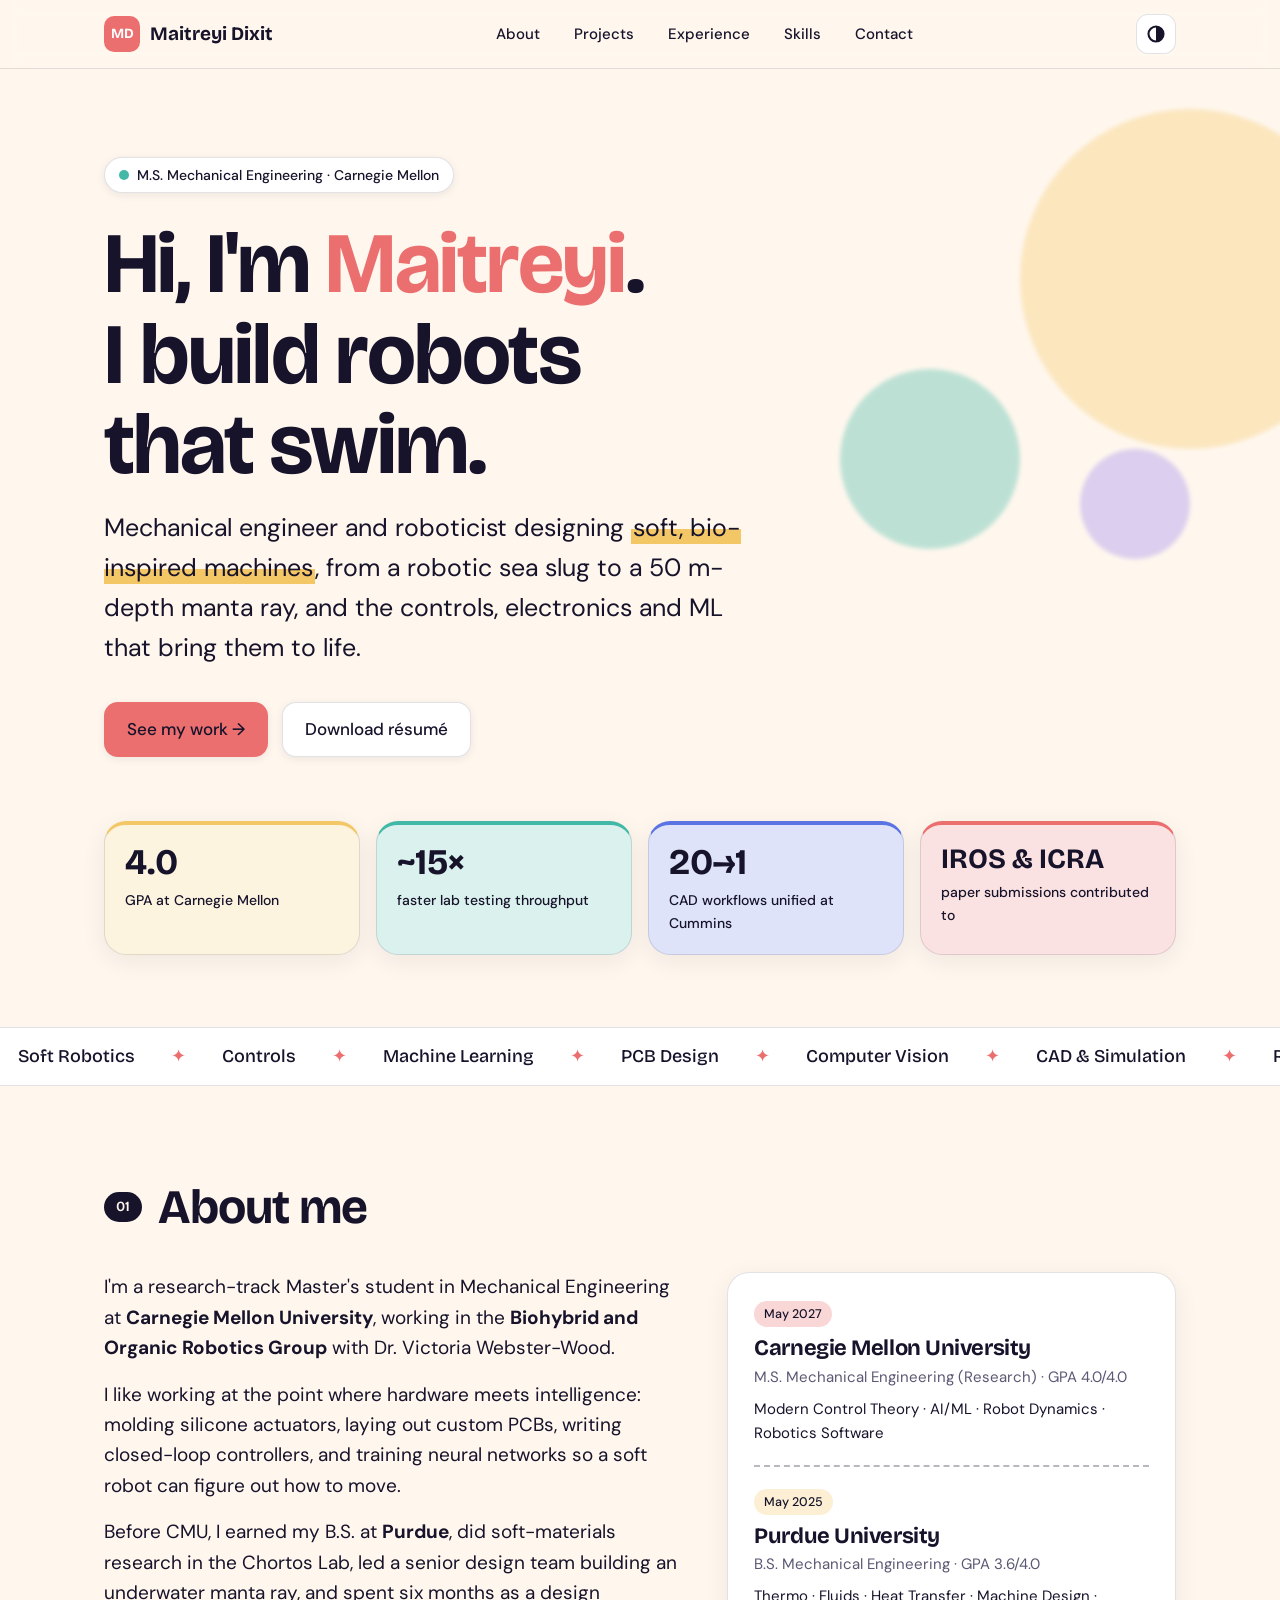
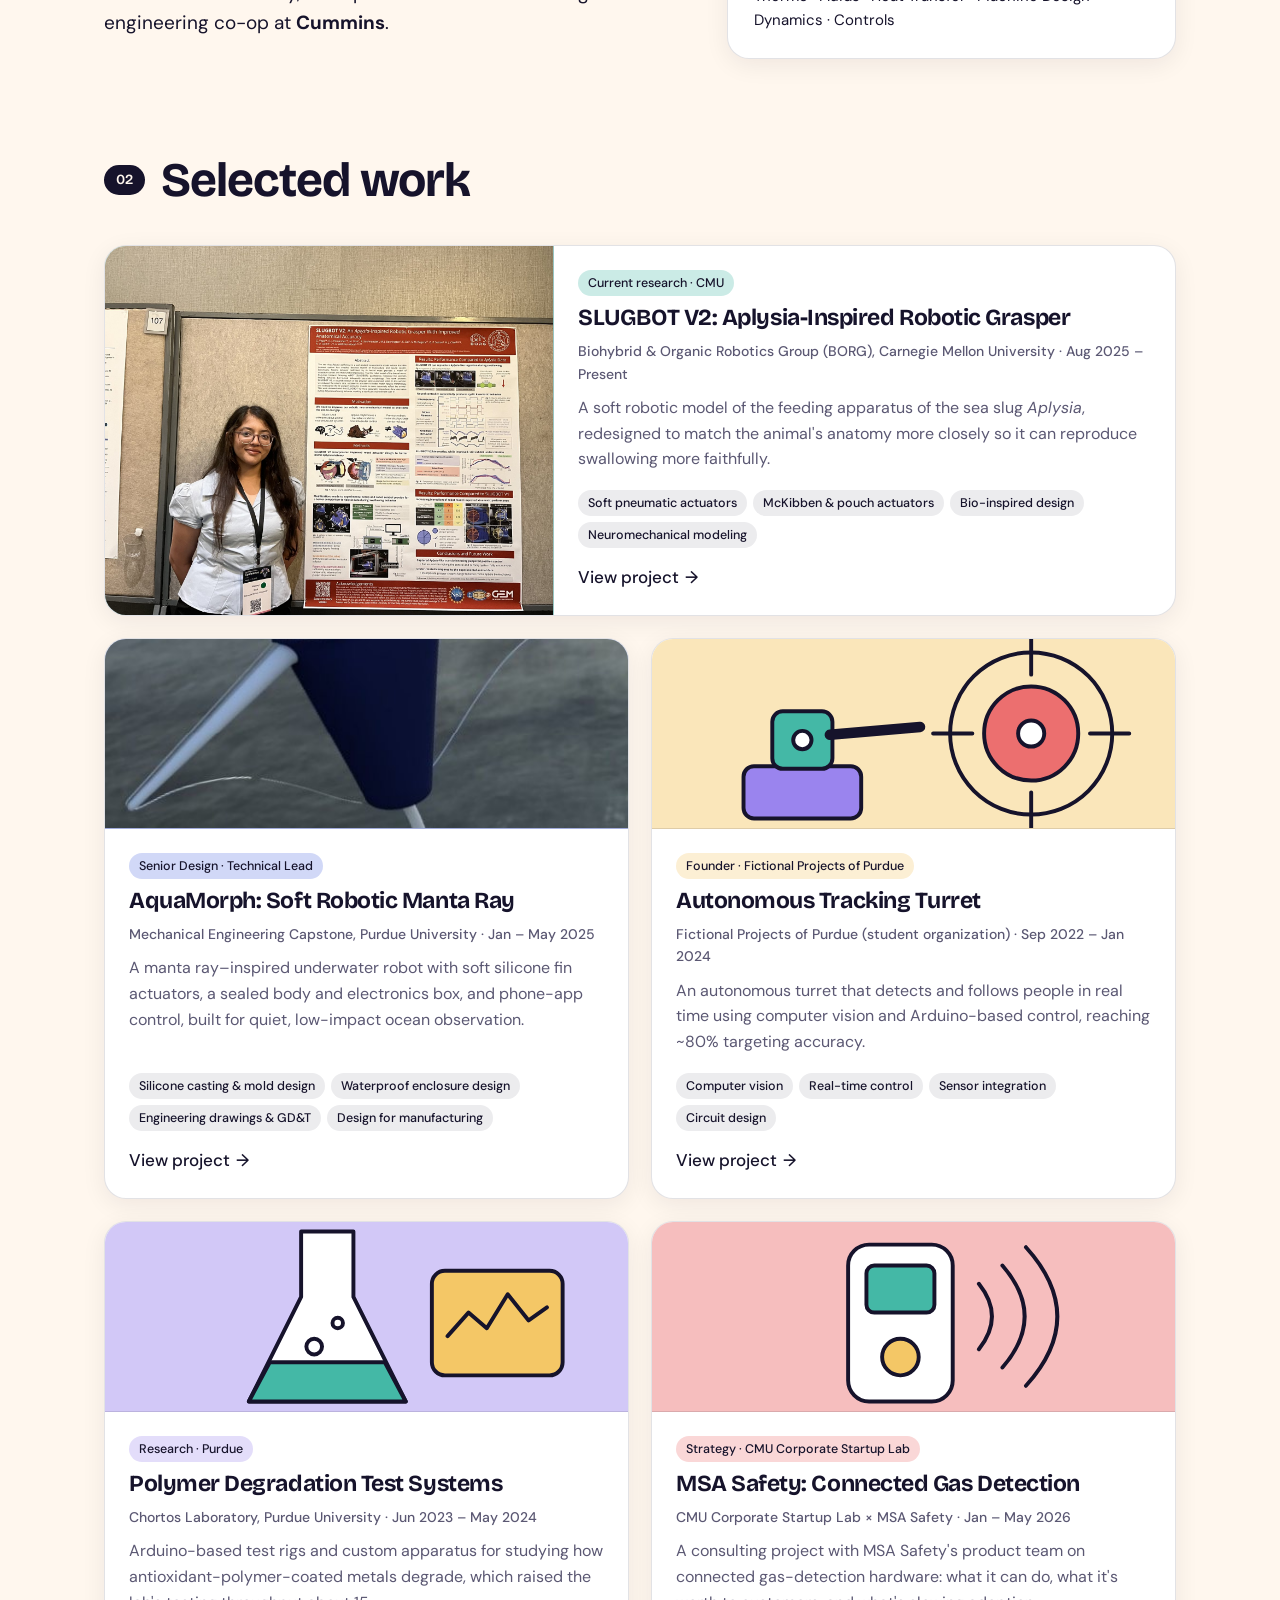
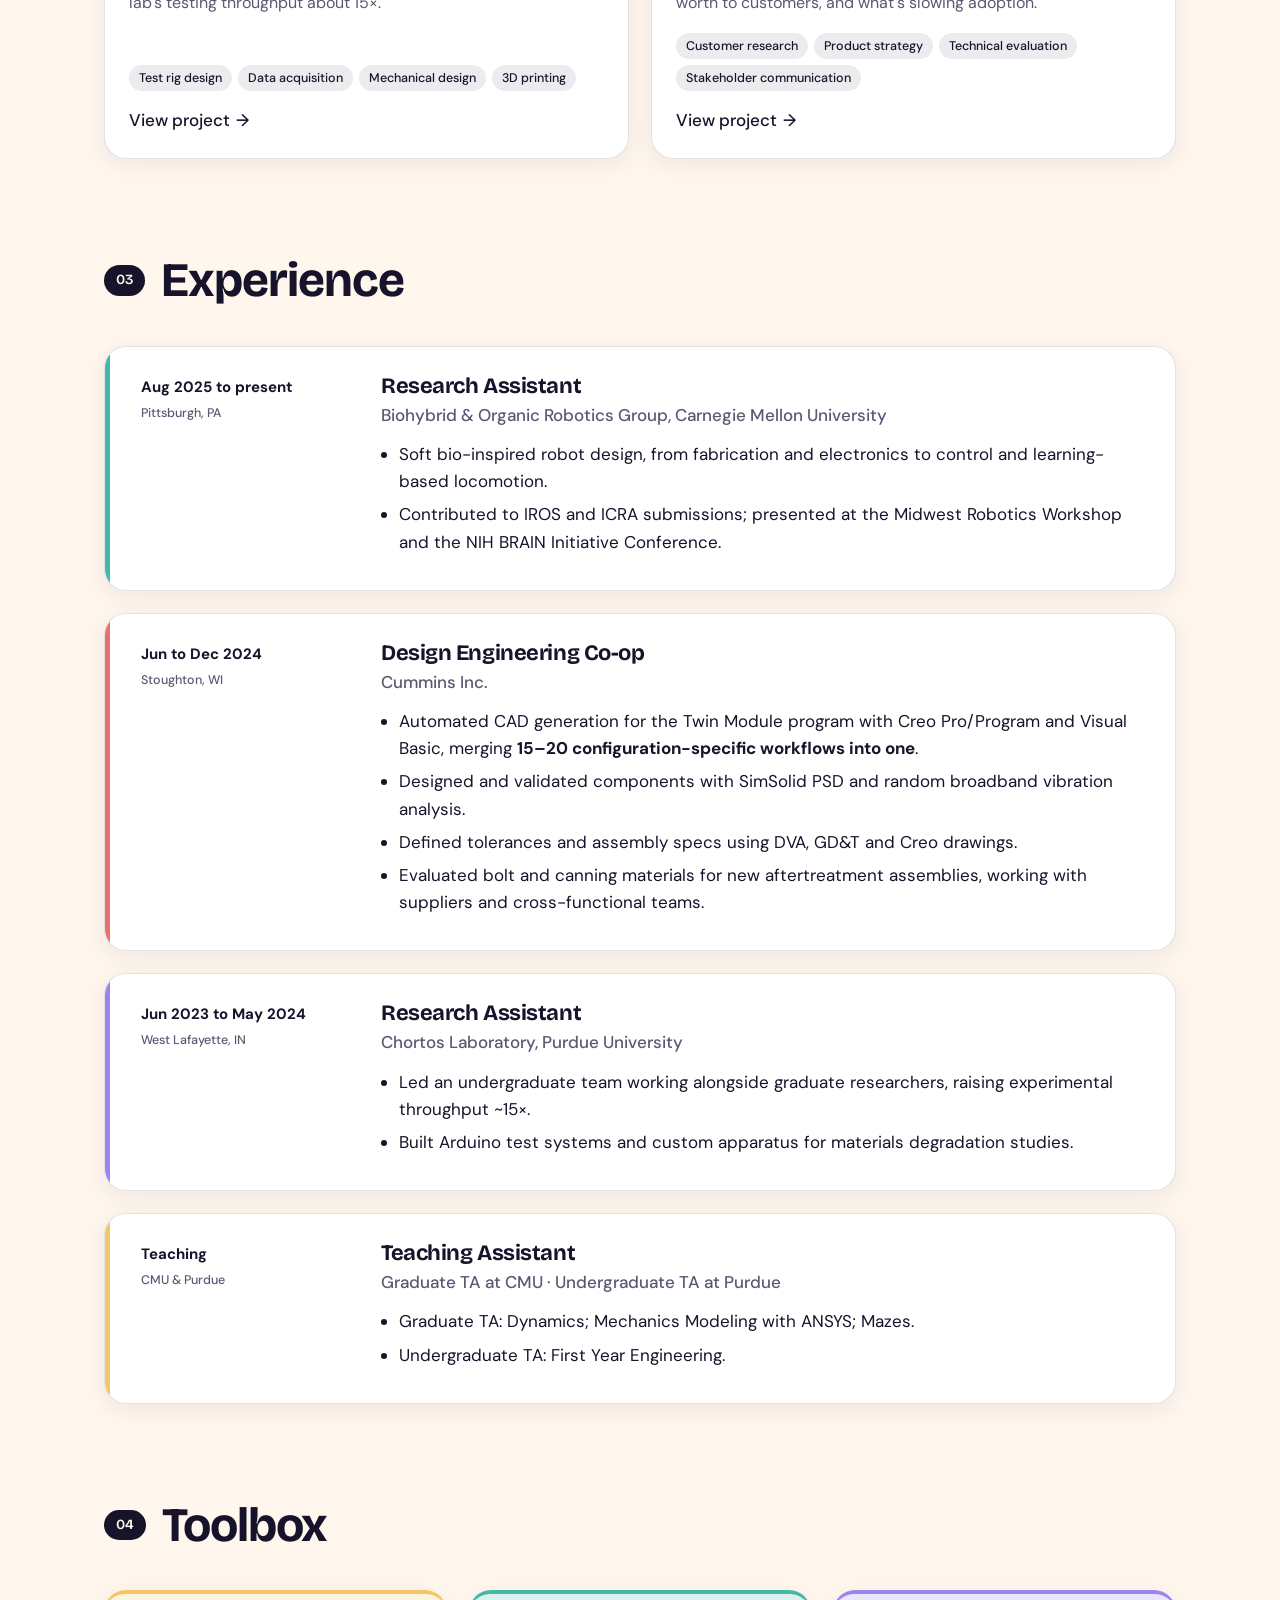
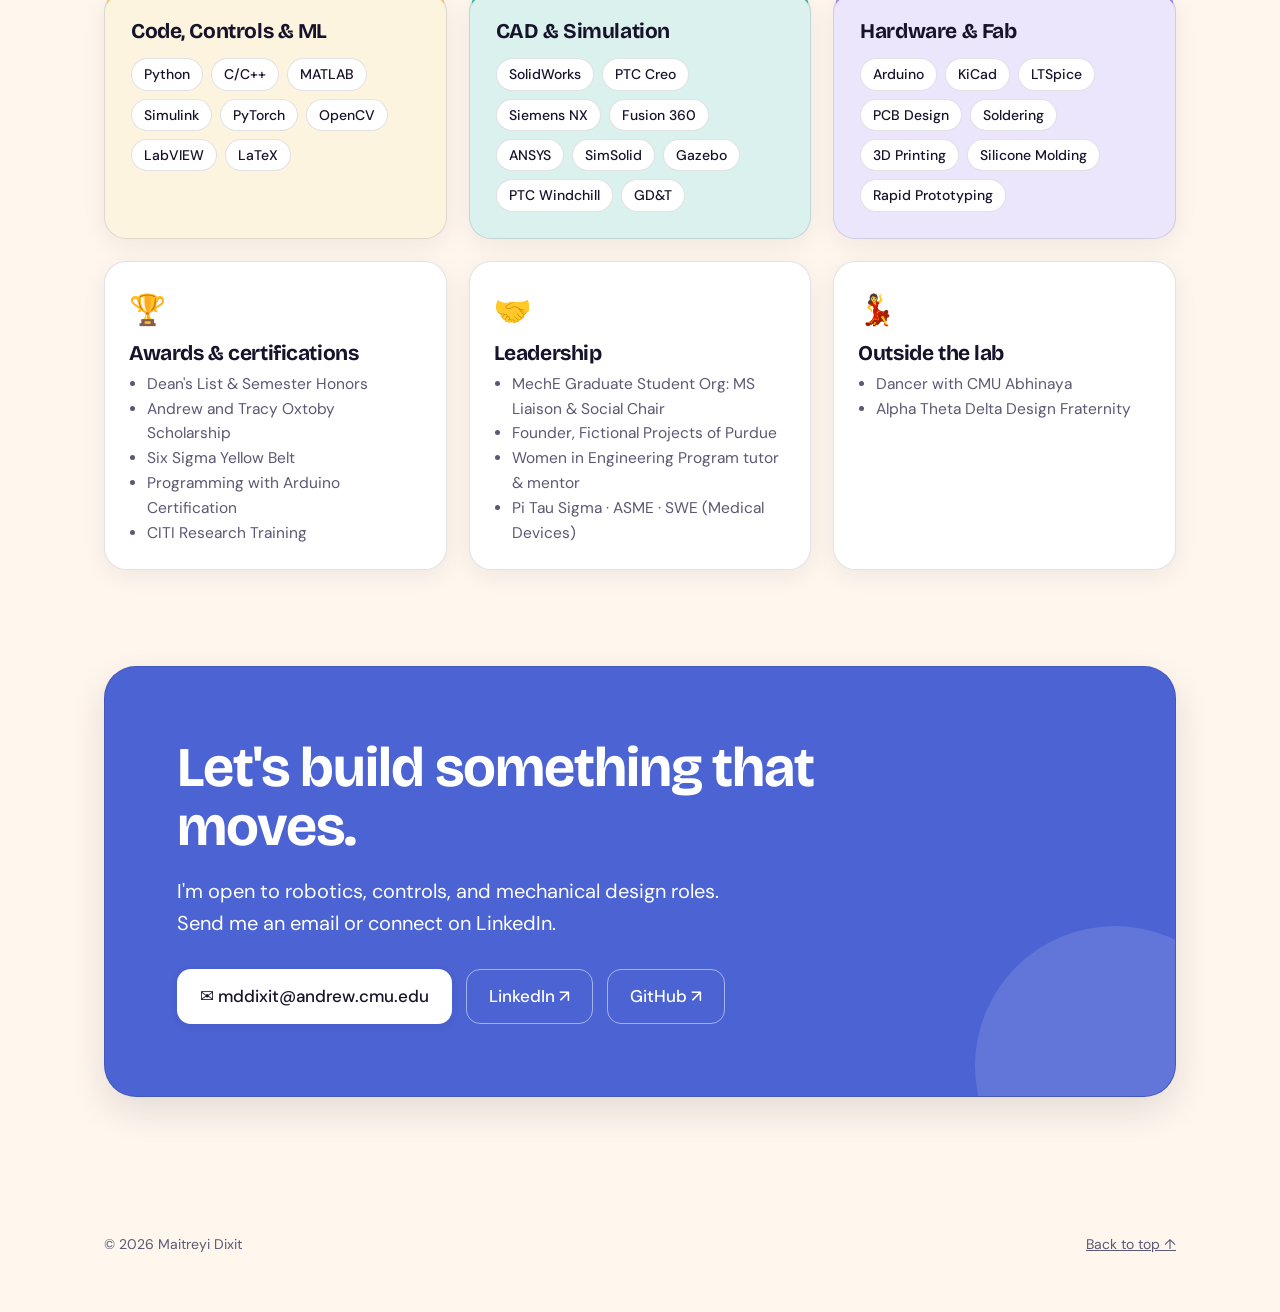
==== index_1.html @ 73879da2 "new2" ====
<!DOCTYPE html>
<html lang="en">
<head>
<meta charset="UTF-8">
<meta name="viewport" content="width=device-width, initial-scale=1">
<title>Maitreyi Dixit — Robotics & Mechanical Engineering</title>
<meta name="description" content="Maitreyi Dixit: M.S. Mechanical Engineering student at Carnegie Mellon building soft, bio-inspired robots.">
<link rel="icon" href="data:image/svg+xml,<svg xmlns='http://www.w3.org/2000/svg' viewBox='0 0 100 100'><rect width='100' height='100' rx='24' fill='%23FF4F5E'/><text x='50' y='68' font-size='52' font-family='Arial' font-weight='900' text-anchor='middle' fill='white'>MD</text></svg>">
<link rel="preconnect" href="https://fonts.googleapis.com">
<link rel="preconnect" href="https://fonts.gstatic.com" crossorigin>
<link href="https://fonts.googleapis.com/css2?family=Bricolage+Grotesque:opsz,wght@12..96,500;12..96,600;12..96,700&family=DM+Sans:ital,wght@0,400;0,500;0,700;1,400&display=swap" rel="stylesheet">
<!-- Site design (built in so the page always looks right) -->
<style>
:root {
  --bg: #FFF7EE;
  --surface: #FFFFFF;
  --ink: #16132B;
  --muted: #5B5873;
  --line: #16132B;
  --coral: #EC6F6F;
  --blue: #5B74E4;
  --sun: #F4C766;
  --teal: #44B8A6;
  --violet: #9A84EE;
  --on-accent: #16132B;
  --border: rgba(22, 19, 43, 0.12);
  --shadow: 0 6px 24px rgba(22, 19, 43, 0.07);
  --shadow-sm: 0 2px 8px rgba(22, 19, 43, 0.08);
  --shadow-lg: 0 14px 36px rgba(22, 19, 43, 0.12);
  --tint: 20%;
  --radius: 22px;
}
@media (prefers-color-scheme: dark) {
  :root:not([data-theme="light"]) {
    --bg: #15142A; --surface: #1F1D38; --ink: #F6F1EA; --muted: #B3AFCF; --line: #F6F1EA;
    --coral: #F08A8A; --blue: #8196F0; --sun: #F2CF82; --teal: #6CCBBB; --violet: #B09EF5;
    --border: rgba(255, 255, 255, 0.10);
    --shadow: 0 6px 24px rgba(0, 0, 0, 0.30); --shadow-sm: 0 2px 8px rgba(0, 0, 0, 0.3); --shadow-lg: 0 14px 36px rgba(0, 0, 0, 0.45);
    --tint: 16%;
  }
}
:root[data-theme="dark"] {
  --bg: #15142A; --surface: #1F1D38; --ink: #F6F1EA; --muted: #B3AFCF; --line: #F6F1EA;
  --coral: #F08A8A; --blue: #8196F0; --sun: #F2CF82; --teal: #6CCBBB; --violet: #B09EF5;
  --border: rgba(255, 255, 255, 0.10);
  --shadow: 0 6px 24px rgba(0, 0, 0, 0.30); --shadow-sm: 0 2px 8px rgba(0, 0, 0, 0.3); --shadow-lg: 0 14px 36px rgba(0, 0, 0, 0.45);
  --tint: 16%;
}

* { box-sizing: border-box; margin: 0; padding: 0; }
html { scroll-behavior: smooth; scroll-padding-top: 84px; }
body {
  background: var(--bg); color: var(--ink);
  font-family: "DM Sans", system-ui, sans-serif; font-size: 17px; line-height: 1.6;
  overflow-x: hidden;
}
h1, h2, h3, .display { font-family: "Bricolage Grotesque", "DM Sans", sans-serif; line-height: 1.05; letter-spacing: -0.02em; }
a { color: inherit; }
.wrap { max-width: 1120px; margin: 0 auto; padding: 0 24px; }

/* ---------- Nav ---------- */
header.nav {
  position: sticky; top: 0; z-index: 50;
  background: color-mix(in srgb, var(--bg) 88%, transparent);
  backdrop-filter: blur(10px);
  border-bottom: 1px solid var(--border);
}
.nav .wrap { display: flex; align-items: center; justify-content: space-between; height: 68px; gap: 16px; }
.logo {
  font-family: "Bricolage Grotesque", sans-serif; font-weight: 700; font-size: 19px; text-decoration: none;
  display: flex; align-items: center; gap: 10px;
}
.logo span.badge {
  display: grid; place-items: center; width: 36px; height: 36px; border-radius: 10px;
  background: var(--coral); color: #fff; font-size: 14px;
}
.nav ul { list-style: none; display: flex; gap: 6px; align-items: center; }
.nav ul a {
  text-decoration: none; font-weight: 500; padding: 8px 14px; border-radius: 999px; font-size: 15px;
}
.nav ul a:hover { background: var(--sun); color: var(--on-accent); }
.theme-btn, .menu-btn {
  border: 1px solid var(--border); background: var(--surface); color: var(--ink);
  width: 40px; height: 40px; border-radius: 12px; cursor: pointer; font-size: 18px;
  display: grid; place-items: center;
}
.menu-btn { display: none; }
.theme-btn svg { display: block; }
@media (max-width: 820px) {
  .menu-btn { display: grid; }
  .nav ul {
    position: absolute; top: 68px; left: 0; right: 0; flex-direction: column; align-items: stretch;
    background: var(--bg); border-bottom: 1px solid var(--border); padding: 12px 16px 18px; gap: 4px;
    display: none;
  }
  .nav ul.open { display: flex; }
  .nav ul a { display: block; font-size: 18px; }
}

/* ---------- Hero ---------- */
.hero { position: relative; padding: 88px 0 72px; overflow: hidden; }
.blob { position: absolute; border-radius: 50%; filter: blur(2px); opacity: .35; z-index: 0; }
.blob.b1 { width: 340px; height: 340px; background: var(--sun); right: -80px; top: 40px; }
.blob.b2 { width: 180px; height: 180px; background: var(--teal); right: 260px; top: 300px; }
.blob.b3 { width: 110px; height: 110px; background: var(--violet); right: 90px; top: 380px; }
.hero .wrap { position: relative; z-index: 1; }
.eyebrow {
  display: inline-flex; align-items: center; gap: 8px; font-weight: 500;
  background: var(--surface); border: 1px solid var(--border); border-radius: 999px;
  padding: 6px 14px; font-size: 14px; box-shadow: var(--shadow-sm);
}
.eyebrow .dot { width: 10px; height: 10px; border-radius: 50%; background: var(--teal); }
.hero h1 { font-size: clamp(42px, 7.2vw, 86px); font-weight: 700; margin: 26px 0 18px; }
.hero h1 .hl { color: var(--coral); }
.hero .lede { font-size: clamp(19px, 2.4vw, 25px); max-width: 640px; color: var(--ink); }
.hero .lede mark {
  background: linear-gradient(transparent 55%, var(--sun) 55%); color: inherit; padding: 0 2px;
}
.cta { display: flex; flex-wrap: wrap; gap: 14px; margin-top: 34px; }
.btn {
  display: inline-flex; align-items: center; gap: 8px; text-decoration: none; font-weight: 500;
  padding: 13px 22px; border-radius: 14px; border: 1px solid var(--border);
  box-shadow: var(--shadow-sm); transition: transform .15s, box-shadow .15s;
}
.btn:hover { transform: translateY(-2px); box-shadow: var(--shadow); }
.btn.primary { background: var(--coral); color: #16132B; border-color: transparent; }
.btn.secondary { background: var(--surface); color: var(--ink); }

.stats { display: grid; grid-template-columns: repeat(4, 1fr); gap: 16px; margin-top: 64px; }
.stat {
  border: 1px solid var(--border); border-radius: var(--radius); padding: 20px; box-shadow: var(--shadow);
  color: var(--on-accent);
}
.stat { color: var(--ink); background: color-mix(in srgb, var(--c) var(--tint), var(--surface)); border-top: 4px solid var(--c); }
.stat:nth-child(1) { --c: var(--sun); }
.stat:nth-child(2) { --c: var(--teal); }
.stat:nth-child(3) { --c: var(--blue); }
.stat:nth-child(4) { --c: var(--coral); }
.stat b { display: block; font-family: "Bricolage Grotesque", sans-serif; font-size: 36px; font-weight: 700; line-height: 1; }
.stat b.sm { font-size: 28px; }
.stat span { font-size: 14px; font-weight: 500; display: block; margin-top: 8px; }
@media (max-width: 820px) { .stats { grid-template-columns: repeat(2, 1fr); } .blob.b2, .blob.b3 { display: none; } }

/* ---------- Marquee ---------- */
.marquee {
  background: var(--surface); color: var(--ink); border-block: 1px solid var(--border);
  overflow: hidden; white-space: nowrap; padding: 14px 0;
}
.marquee .track { display: inline-block; animation: scroll 32s linear infinite; }
.marquee span { font-family: "Bricolage Grotesque", sans-serif; font-weight: 500; font-size: 18px; margin: 0 18px; }
.marquee span.star { color: var(--coral); }
@keyframes scroll { to { transform: translateX(-50%); } }

/* ---------- Sections ---------- */
section.block { padding: 96px 0; }
.sec-head { display: flex; align-items: center; gap: 16px; margin-bottom: 40px; flex-wrap: wrap; }
.sec-head .num {
  font-family: "Bricolage Grotesque", sans-serif; font-weight: 600; font-size: 14px;
  background: var(--ink); color: var(--bg); padding: 4px 12px; border-radius: 999px;
}
.sec-head h2 { font-size: clamp(32px, 4.6vw, 48px); font-weight: 700; }

/* About */
.about-grid { display: grid; grid-template-columns: 1.3fr 1fr; gap: 40px; align-items: start; }
.about-grid p { font-size: 19px; margin-bottom: 16px; }
.edu-card {
  background: var(--surface); border: 1px solid var(--border); border-radius: var(--radius);
  box-shadow: var(--shadow); padding: 26px;
}
.edu-item + .edu-item { margin-top: 20px; padding-top: 20px; border-top: 2px dashed color-mix(in srgb, var(--ink) 30%, transparent); }
.edu-item h3 { font-size: 22px; }
.edu-item .meta { color: var(--muted); font-size: 15px; margin: 4px 0 8px; }
.pill {
  display: inline-block; font-size: 12.5px; font-weight: 500; padding: 3px 10px; border-radius: 999px;
  color: var(--ink); background: color-mix(in srgb, var(--c) 28%, var(--surface));
}
.pill.sun { --c: var(--sun); } .pill.teal { --c: var(--teal); }
.pill.coral { --c: var(--coral); } .pill.blue { --c: var(--blue); }
.pill.violet { --c: var(--violet); }
@media (max-width: 820px) { .about-grid { grid-template-columns: 1fr; } }

/* Projects */
.projects { display: grid; grid-template-columns: repeat(6, 1fr); gap: 22px; }
.card {
  background: var(--surface); border: 1px solid var(--border); border-radius: var(--radius);
  box-shadow: var(--shadow); overflow: hidden; display: flex; flex-direction: column;
  transition: transform .2s, box-shadow .2s;
}
.card:hover { transform: translateY(-4px); box-shadow: var(--shadow-lg); }
.card .art { height: 190px; position: relative; border-bottom: 1px solid var(--border); overflow: hidden; }
.card .art svg { position: absolute; inset: 0; width: 100%; height: 100%; }
.card .body { padding: 24px; display: flex; flex-direction: column; gap: 10px; flex: 1; }
.card h3 { font-size: 23px; font-weight: 700; }
.card .role { color: var(--muted); font-size: 14px; font-weight: 500; }
.card ul { padding-left: 18px; color: var(--ink); }
.card li { margin-bottom: 6px; }
.tags { display: flex; flex-wrap: wrap; gap: 6px; margin-top: auto; padding-top: 8px; }
.tag {
  font-size: 12.5px; font-weight: 500; padding: 3px 10px; border-radius: 999px;
  background: color-mix(in srgb, var(--ink) 8%, transparent);
}
.span-4 { grid-column: span 4; } .span-2 { grid-column: span 2; } .span-3 { grid-column: span 3; }
.card.feature .art { height: 100%; min-height: 260px; border-bottom: 0; border-right: 1px solid var(--border); }
.card.feature { flex-direction: row; }
.card.feature .art { flex: 0 0 42%; }
@media (max-width: 960px) {
  .projects { grid-template-columns: 1fr 1fr; }
  .span-4, .span-2, .span-3 { grid-column: span 1; }
  .card.feature { grid-column: 1 / -1; }
}
@media (max-width: 640px) {
  .projects { grid-template-columns: 1fr; }
  .card.feature { flex-direction: column; }
  .card.feature .art { flex: none; height: 200px; min-height: 0; border-right: 0; border-bottom: 1px solid var(--border); }
}

/* Timeline */
.timeline { display: grid; gap: 22px; }
.job {
  display: grid; grid-template-columns: 220px 1fr; gap: 28px;
  background: var(--surface); border: 1px solid var(--border); border-radius: var(--radius);
  box-shadow: var(--shadow); padding: 28px; position: relative; overflow: hidden;
}
.job::before { content: ""; position: absolute; left: 0; top: 0; bottom: 0; width: 5px; background: var(--c, var(--coral)); }
.job .when { font-weight: 700; font-size: 15px; padding-left: 8px; }
.job .when small { display: block; color: var(--muted); font-weight: 500; margin-top: 4px; }
.job h3 { font-size: 22px; font-weight: 700; }
.job .org { font-weight: 500; color: var(--muted); margin: 4px 0 12px; }
.job ul { padding-left: 18px; }
.job li { margin-bottom: 6px; }
@media (max-width: 720px) { .job { grid-template-columns: 1fr; gap: 10px; } }

/* Skills */
.skills { display: grid; grid-template-columns: repeat(3, 1fr); gap: 22px; }
.skill-box { border: 1px solid var(--border); border-radius: var(--radius); padding: 26px; box-shadow: var(--shadow); color: var(--ink); background: color-mix(in srgb, var(--c) var(--tint), var(--surface)); border-top: 4px solid var(--c); }
.skill-box h3 { font-size: 21px; font-weight: 700; margin-bottom: 16px; }
.skill-box .chips { display: flex; flex-wrap: wrap; gap: 8px; }
.skill-box .chips span {
  background: var(--surface); color: var(--ink); border: 1px solid var(--border);
  border-radius: 999px; padding: 4px 12px; font-size: 14px; font-weight: 500;
}
.skill-box.s1 { --c: var(--sun); }
.skill-box.s2 { --c: var(--teal); }
.skill-box.s3 { --c: var(--violet); }
@media (max-width: 900px) { .skills { grid-template-columns: 1fr; } }

/* Beyond */
.beyond { display: grid; grid-template-columns: repeat(3, 1fr); gap: 22px; margin-top: 22px; }
.mini {
  background: var(--surface); border: 1px solid var(--border); border-radius: var(--radius); padding: 24px;
  box-shadow: var(--shadow);
}
.mini .icon { font-size: 30px; margin-bottom: 8px; }
.mini h3 { font-size: 21px; margin-bottom: 8px; }
.mini p, .mini li { color: var(--muted); font-size: 15.5px; }
.mini ul { padding-left: 18px; }
@media (max-width: 900px) { .beyond { grid-template-columns: 1fr; } }

/* Contact */
.contact {
  background: #4B63D3; color: #fff; border: 1px solid var(--border); border-radius: 32px;
  padding: clamp(32px, 6vw, 72px); box-shadow: var(--shadow-lg); position: relative; overflow: hidden;
}
.contact::after {
  content: ""; position: absolute; width: 280px; height: 280px; border-radius: 50%;
  background: #fff; opacity: .12; right: -80px; bottom: -110px;
}
.contact h2 { font-size: clamp(34px, 5vw, 56px); font-weight: 700; max-width: 760px; position: relative; z-index: 1; }
.contact p { font-size: 20px; margin: 18px 0 30px; max-width: 560px; position: relative; z-index: 1; }
.contact .cta { position: relative; z-index: 1; margin-top: 0; }
.contact .btn.primary { background: #fff; color: #16132B; }
.contact .btn.secondary { background: transparent; color: #fff; border-color: rgba(255,255,255,.5); box-shadow: none; }

footer { padding: 40px 0 56px; color: var(--muted); font-size: 14px; }
footer .wrap { display: flex; justify-content: space-between; flex-wrap: wrap; gap: 12px; }

/* Reveal */
.reveal { opacity: 0; transform: translateY(24px); transition: opacity .6s ease, transform .6s ease; }
.reveal.in { opacity: 1; transform: none; }
@media (prefers-reduced-motion: reduce) {
  html { scroll-behavior: auto; }
  .reveal { opacity: 1; transform: none; transition: none; }
  .marquee .track { animation: none; }
  .btn, .card { transition: none; }
}
@media (max-width: 480px) {
  .wrap { padding: 0 16px; }
  .hero { padding-top: 56px; }
  .blob.b1 { width: 220px; height: 220px; right: -90px; top: 10px; }
  .stat b { font-size: 32px; }
  section.block { padding: 72px 0; }
}

/* =====================================================================
   Project cards (homepage)
   ===================================================================== */
a.card { text-decoration: none; color: inherit; }
.card.half { grid-column: span 3; }
.card.feature { grid-column: 1 / -1; }
.card .art img, .p-cover img { position: absolute; inset: 0; width: 100%; height: 100%; object-fit: cover; }
.art-fallback, .art-fallback svg { position: absolute; inset: 0; width: 100%; height: 100%; }
.art-initial {
  position: absolute; inset: 0; display: grid; place-items: center;
  font-family: "Bricolage Grotesque", sans-serif; font-size: 96px; font-weight: 700; color: rgba(22,19,43,.35);
}
.card .summary { color: var(--muted); font-size: 16px; }
.card .more { font-weight: 500; color: var(--ink); margin-top: 6px; display: inline-flex; gap: 6px; }
.card .more span { transition: transform .2s; }
.card:hover .more span { transform: translateX(4px); }
.card:focus-visible { outline: 3px solid var(--blue); outline-offset: 3px; }
@media (max-width: 960px) { .card.half { grid-column: span 1; } }

/* =====================================================================
   Project page
   ===================================================================== */
.p-hero { padding: 56px 0 36px; }
.back {
  display: inline-block; text-decoration: none; color: var(--muted); font-weight: 500; font-size: 15px;
  margin-bottom: 26px;
}
.back:hover { color: var(--ink); }
.p-hero .pill { display: table; }
.p-title { font-size: clamp(36px, 5.6vw, 64px); font-weight: 700; margin: 16px 0 14px; max-width: 900px; }
.p-lede { font-size: clamp(18px, 2vw, 21px); max-width: 760px; color: var(--muted); }
.p-meta {
  display: grid; grid-template-columns: repeat(auto-fit, minmax(190px, 1fr)); gap: 16px 28px;
  margin-top: 32px; padding-top: 24px; border-top: 1px solid var(--border);
}
.p-meta dt { font-size: 12.5px; text-transform: uppercase; letter-spacing: .08em; color: var(--muted); font-weight: 500; }
.p-meta dd { font-weight: 500; margin-top: 2px; }

.p-cover {
  position: relative; height: clamp(240px, 42vw, 460px); border-radius: 28px; overflow: hidden;
  border: 1px solid var(--border); box-shadow: var(--shadow);
}
.p-cover > svg { position: absolute; inset: 0; width: 100%; height: 100%; }

.p-results { display: grid; grid-template-columns: repeat(auto-fit, minmax(200px, 1fr)); gap: 16px; margin-top: 22px; }
.p-results .stat { padding: 22px; }

.p-body { display: grid; grid-template-columns: minmax(0, 1fr) 320px; gap: 48px; margin-top: 56px; align-items: start; }
.p-sec + .p-sec { margin-top: 48px; }
.p-sec h2 { font-size: clamp(26px, 3vw, 32px); font-weight: 700; margin-bottom: 16px; }
.p-sec p { font-size: 18px; margin-bottom: 14px; }

.checks { list-style: none; display: grid; gap: 12px; }
.checks li {
  position: relative; padding: 14px 16px 14px 50px; font-size: 17px;
  background: var(--surface); border: 1px solid var(--border); border-radius: 14px;
}
.checks li::before {
  content: "✓"; position: absolute; left: 14px; top: 13px; width: 24px; height: 24px; border-radius: 50%;
  display: grid; place-items: center; font-size: 13px; font-weight: 700;
  background: color-mix(in srgb, var(--c) 35%, var(--surface)); color: var(--ink);
}

.learn { list-style: none; counter-reset: learn; display: grid; gap: 14px; }
.learn li { counter-increment: learn; position: relative; padding-left: 52px; font-size: 17px; min-height: 36px; }
.learn li::before {
  content: counter(learn, decimal-leading-zero); position: absolute; left: 0; top: -2px;
  font-family: "Bricolage Grotesque", sans-serif; font-weight: 700; font-size: 22px; color: var(--muted);
}

.p-side { position: sticky; top: 92px; display: grid; gap: 18px; }
.side-block {
  background: var(--surface); border: 1px solid var(--border); border-radius: var(--radius);
  box-shadow: var(--shadow); padding: 22px;
}
.side-block[style*="--c"] { background: color-mix(in srgb, var(--c) var(--tint), var(--surface)); border-top: 4px solid var(--c); }
.side-block h3 { font-size: 18px; font-weight: 700; margin-bottom: 12px; }
.side-block .chips { display: flex; flex-wrap: wrap; gap: 8px; }
.side-block .chips span {
  background: var(--surface); border: 1px solid var(--border); border-radius: 999px;
  padding: 4px 12px; font-size: 14px; font-weight: 500;
}
.side-block .chips.plain span { background: color-mix(in srgb, var(--ink) 6%, transparent); border-color: transparent; }
.p-links { display: grid; gap: 10px; }
.p-links .btn { justify-content: center; padding: 10px 16px; }

.p-gallery-sec { margin-top: 64px; }
.gallery { display: grid; grid-template-columns: repeat(auto-fill, minmax(280px, 1fr)); gap: 18px; }
.g-item { margin: 0; }
.g-frame {
  display: block; width: 100%; aspect-ratio: 4 / 3; padding: 0; border: 1px solid var(--border);
  border-radius: 18px; overflow: hidden; background: var(--surface); cursor: zoom-in; position: relative;
}
.g-frame img { width: 100%; height: 100%; object-fit: cover; display: block; transition: transform .3s; }
.g-frame:hover img { transform: scale(1.03); }
.g-video .g-frame { aspect-ratio: 16 / 9; cursor: default; }
.g-video iframe { width: 100%; height: 100%; border: 0; }
.g-item figcaption { font-size: 14px; color: var(--muted); margin-top: 8px; }
.g-missing {
  position: absolute; inset: 0; display: grid; place-content: center; gap: 6px; text-align: center;
  border: 2px dashed color-mix(in srgb, var(--ink) 25%, transparent); border-radius: 18px; color: var(--muted);
  background: repeating-linear-gradient(45deg, transparent 0 12px, color-mix(in srgb, var(--ink) 3%, transparent) 12px 24px);
}
.g-missing code { font-size: 12.5px; }
.missing .g-frame { cursor: default; }

.pager { display: grid; grid-template-columns: 1fr 1fr; gap: 18px; margin: 72px 0 24px; }
.pager-link {
  display: grid; gap: 4px; padding: 20px 22px; text-decoration: none; border-radius: var(--radius);
  background: var(--surface); border: 1px solid var(--border); box-shadow: var(--shadow); transition: transform .2s;
}
.pager-link:hover { transform: translateY(-3px); }
.pager-link small { color: var(--muted); font-size: 13px; font-weight: 500; }
.pager-link span { font-family: "Bricolage Grotesque", sans-serif; font-weight: 700; font-size: 19px; line-height: 1.2; }
.pager-link.next { text-align: right; }

.lightbox {
  position: fixed; inset: 0; z-index: 100; background: rgba(10, 9, 22, .9);
  display: flex; align-items: center; justify-content: center; padding: 56px 64px;
}
.lightbox[hidden] { display: none; }
.lightbox figure { margin: 0; max-width: 100%; max-height: 100%; display: grid; gap: 10px; justify-items: center; }
.lightbox img { max-width: 100%; max-height: calc(100vh - 140px); border-radius: 12px; object-fit: contain; }
.lightbox figcaption { color: #eee; font-size: 15px; }
.lb-close, .lb-nav {
  position: absolute; background: rgba(255,255,255,.12); color: #fff; border: 0; cursor: pointer;
  width: 44px; height: 44px; border-radius: 50%; font-size: 22px; display: grid; place-items: center;
}
.lb-close { top: 16px; right: 16px; font-size: 18px; }
.lb-prev { left: 12px; top: 50%; transform: translateY(-50%); font-size: 30px; }
.lb-next { right: 12px; top: 50%; transform: translateY(-50%); font-size: 30px; }

@media (max-width: 900px) {
  .p-body { grid-template-columns: 1fr; gap: 36px; }
  .p-side { position: static; }
}
@media (max-width: 560px) {
  .p-hero { padding-top: 32px; }
  .pager { grid-template-columns: 1fr; }
  .pager-link.next { text-align: left; }
  .lightbox { padding: 56px 12px; }
  .lb-nav { top: auto; bottom: 16px; transform: none; }
  .lb-prev { left: calc(50% - 56px); } .lb-next { right: calc(50% - 56px); }
}
@media (prefers-reduced-motion: reduce) {
  .g-frame img, .pager-link, .card .more span { transition: none; }
}

/* ---------- Project page: videos, design highlights, posters ---------- */
.p-videos { margin-top: 56px; }
.v-item { margin: 0; }
.v-item + .v-item { margin-top: 24px; }
.v-frame {
  aspect-ratio: 16 / 9; border-radius: 22px; overflow: hidden; background: #000;
  border: 1px solid var(--border); box-shadow: var(--shadow-lg);
}
.v-frame video, .v-frame iframe { width: 100%; height: 100%; display: block; border: 0; }
.v-item figcaption { font-size: 14px; color: var(--muted); margin-top: 10px; }

.d-grid { display: grid; grid-template-columns: repeat(auto-fill, minmax(220px, 1fr)); gap: 14px; }
.d-card {
  background: var(--surface); border: 1px solid var(--border); border-radius: 16px; padding: 18px;
  border-left: 4px solid var(--c);
}
.d-card h3 { font-size: 17px; font-weight: 700; margin-bottom: 6px; }
.d-card p { font-size: 15.5px !important; color: var(--muted); margin: 0 !important; line-height: 1.5; }

.p-posters { margin-top: 64px; }
.posters { display: grid; gap: 22px; }
.poster {
  display: grid; grid-template-columns: minmax(0, 340px) 1fr; gap: 32px; align-items: center;
  background: var(--surface); border: 1px solid var(--border); border-radius: var(--radius);
  box-shadow: var(--shadow); padding: 22px;
}
.poster.is-embed { grid-template-columns: 1fr; }
.poster.is-embed .poster-info { order: -1; }
.poster-info h3 { font-size: 24px; font-weight: 700; margin: 10px 0 8px; }
.poster-info p { color: var(--muted); font-size: 16px !important; }
.poster-btns { display: flex; flex-wrap: wrap; gap: 10px; margin-top: 18px; }
.poster-btns .btn { padding: 10px 16px; font-size: 15px; }
.poster-img {
  display: block; padding: 0; border: 1px solid var(--border); border-radius: 12px; overflow: hidden;
  cursor: zoom-in; background: #fff; width: 100%;
}
.poster-img img { display: block; width: 100%; height: auto; transition: transform .3s; }
.poster-img:hover img { transform: scale(1.02); }
.poster-embed {
  aspect-ratio: 16 / 10; border-radius: 16px; overflow: hidden; border: 1px solid var(--border);
  background: color-mix(in srgb, var(--ink) 5%, var(--surface));
}
.poster-embed iframe { width: 100%; height: 100%; border: 0; background: #fff; }
.poster-load {
  width: 100%; height: 100%; border: 0; cursor: pointer; background: transparent; color: var(--ink);
  display: grid; place-content: center; justify-items: center; gap: 8px; font: inherit;
}
.poster-load b { font-family: "Bricolage Grotesque", sans-serif; font-size: 22px; }
.poster-load small { color: var(--muted); font-size: 15px; }
.pl-icon {
  width: 64px; height: 64px; border-radius: 50%; display: grid; place-items: center; font-size: 22px;
  background: var(--coral); color: #fff; box-shadow: var(--shadow); padding-left: 4px; transition: transform .2s;
}
.poster-load:hover .pl-icon { transform: scale(1.08); }
.embed-note { font-size: 14px !important; color: var(--muted); margin-top: 8px !important; }
.lightbox.single .lb-nav { display: none; }
@media (max-width: 760px) {
  .poster { grid-template-columns: 1fr; gap: 18px; }
  .poster-img { max-width: 360px; margin: 0 auto; }
  .poster-embed { aspect-ratio: 3 / 4; }
}
.load-warn { grid-column: 1 / -1; padding: 20px; border-radius: 14px; background: color-mix(in srgb, var(--coral) 18%, var(--surface)); }

/* ---------- Gallery groups ---------- */
.g-group + .g-group { margin-top: 32px; }
.g-head { font-size: 18px; font-weight: 700; margin-bottom: 12px; color: var(--muted); }
.g-frame.contain { background: #fff; }
.g-frame.contain img { object-fit: contain; }
.lightbox.paper img { background: #fff; }

/* ---------- Engineering documentation ---------- */
.p-docs { margin-top: 64px; }
.docs-intro { max-width: 760px; }
.docs {
  background: var(--surface); border: 1px solid var(--border); border-radius: var(--radius);
  box-shadow: var(--shadow); padding: 18px;
}
.docs-tabs { display: flex; gap: 6px; padding: 4px; border-radius: 14px; background: color-mix(in srgb, var(--ink) 6%, transparent); width: fit-content; max-width: 100%; margin-bottom: 18px; }
.docs-tab {
  border: 0; background: transparent; color: var(--muted); font: inherit; font-weight: 500; font-size: 15px;
  padding: 8px 16px; border-radius: 10px; cursor: pointer; display: inline-flex; gap: 8px; align-items: center;
}
.docs-tab[aria-selected="true"] { background: var(--surface); color: var(--ink); box-shadow: var(--shadow-sm); }
.docs-tab .count {
  font-size: 12px; padding: 1px 8px; border-radius: 999px; background: color-mix(in srgb, var(--c) 30%, var(--surface));
}
.docs-panel[hidden] { display: none; }
.docs-foot { margin-top: 16px; }
.docs-foot .btn { padding: 10px 16px; font-size: 15px; }

.dv-stage {
  position: relative; display: block; width: 100%; aspect-ratio: 1.414; padding: 0; cursor: zoom-in;
  background: #fff; border: 1px solid var(--border); border-radius: 14px; overflow: hidden;
}
.dv-stage img { width: 100%; height: 100%; object-fit: contain; display: block; }
.dv-zoom {
  position: absolute; right: 12px; bottom: 12px; font-size: 13px; font-weight: 500; color: #16132B;
  background: rgba(255,255,255,.92); border: 1px solid rgba(22,19,43,.15); border-radius: 999px; padding: 4px 10px;
}
.dv-bar { display: flex; justify-content: space-between; align-items: center; gap: 12px; flex-wrap: wrap; margin: 14px 2px; }
.dv-title b { display: block; font-family: "Bricolage Grotesque", sans-serif; font-size: 20px; }
.dv-title small { color: var(--muted); font-size: 14px; }
.dv-title .mine {
  display: inline-block; margin-left: 6px; font-size: 12px; font-weight: 500; color: var(--ink);
  padding: 1px 8px; border-radius: 999px; background: color-mix(in srgb, var(--c) 35%, var(--surface));
}
.dv-actions { display: flex; align-items: center; gap: 8px; }
.dv-actions .btn { padding: 8px 14px; font-size: 15px; }
.dv-count { font-size: 14px; color: var(--muted); min-width: 52px; text-align: center; }
.dv-strip { display: flex; gap: 10px; overflow-x: auto; padding: 4px 2px 10px; scroll-snap-type: x proximity; }
.dv-thumb {
  flex: 0 0 132px; padding: 0; border: 2px solid transparent; border-radius: 10px; background: transparent;
  cursor: pointer; text-align: left; font: inherit; color: var(--muted); scroll-snap-align: start;
}
.dv-thumb img { display: block; width: 100%; aspect-ratio: 1.414; object-fit: cover; background: #fff; border-radius: 8px; border: 1px solid var(--border); }
.dv-thumb span { display: block; font-size: 12.5px; line-height: 1.3; margin: 6px 4px 2px; }
.dv-thumb.on { border-color: var(--c); color: var(--ink); }
.dv-thumb.on span { font-weight: 500; }

.mfg-loading { color: var(--muted); }
.mfg-summary { display: flex; flex-wrap: wrap; align-items: center; gap: 12px 28px; padding: 6px 2px 14px; }
.mfg-summary > div:not(.mfg-procs) b { font-family: "Bricolage Grotesque", sans-serif; font-size: 34px; line-height: 1; margin-right: 6px; }
.mfg-summary > div:not(.mfg-procs) span { color: var(--muted); }
.mfg-procs { display: flex; flex-wrap: wrap; gap: 6px; flex: 1 1 320px; }
.mfg-procs span, .mp-procs i {
  font-style: normal; font-size: 12.5px; font-weight: 500; padding: 3px 10px; border-radius: 999px;
  background: color-mix(in srgb, var(--c) 22%, var(--surface));
}
.mfg-hint { color: var(--muted); font-size: 14px !important; margin-bottom: 10px !important; }
.mfg-list { display: grid; gap: 8px; }
.mfg-part { border: 1px solid var(--border); border-radius: 14px; background: var(--bg); overflow: hidden; }
.mfg-part[open] { background: var(--surface); box-shadow: var(--shadow-sm); }
.mfg-part summary {
  list-style: none; cursor: pointer; padding: 12px 16px; display: grid; align-items: center; gap: 4px 16px;
  grid-template-columns: minmax(150px, 1.1fr) minmax(0, 1.4fr) minmax(0, 1.6fr) auto;
}
.mfg-part summary::-webkit-details-marker { display: none; }
.mp-name { font-weight: 700; display: flex; align-items: center; gap: 8px; }
.mp-name::before { content: "›"; display: inline-block; transition: transform .2s; color: var(--muted); font-size: 20px; line-height: 1; }
.mfg-part[open] .mp-name::before { transform: rotate(90deg); }
.mp-mat { color: var(--muted); font-size: 14px; }
.mp-procs { display: flex; flex-wrap: wrap; gap: 4px; }
.mp-count { font-size: 13px; color: var(--muted); white-space: nowrap; }
.mp-steps { list-style: none; counter-reset: st; margin: 0; padding: 4px 16px 8px 16px; border-top: 1px solid var(--border); }
.mp-steps li { counter-increment: st; position: relative; padding: 10px 0 10px 40px; border-bottom: 1px dashed var(--border); }
.mp-steps li:last-child { border-bottom: 0; }
.mp-steps li::before {
  content: counter(st); position: absolute; left: 0; top: 10px; width: 26px; height: 26px; border-radius: 50%;
  display: grid; place-items: center; font-size: 13px; font-weight: 700; background: color-mix(in srgb, var(--c) 30%, var(--surface));
}
.ms-op { font-size: 16px; }
.ms-op span { color: var(--muted); }
.ms-meta { display: flex; flex-wrap: wrap; gap: 4px 16px; margin-top: 2px; font-size: 13.5px; color: var(--muted); }
.ms-note { font-style: italic; }
.mp-dwg {
  margin: 0 16px 14px 56px; border: 0; background: none; color: var(--ink); font: inherit; font-weight: 500;
  cursor: pointer; padding: 0; text-decoration: underline; text-underline-offset: 3px;
}
@media (max-width: 760px) {
  .docs { padding: 12px; }
  .mfg-part summary { grid-template-columns: 1fr auto; }
  .mp-mat, .mp-procs { grid-column: 1 / -1; }
  .mp-steps li { padding-left: 36px; }
  .mp-dwg { margin-left: 16px; }
  .dv-thumb { flex-basis: 108px; }
  .dv-actions { width: 100%; }
  .dv-actions .dv-pdf { margin-left: auto; }
}
</style>
<script>try{var t=localStorage.getItem("theme");if(t)document.documentElement.dataset.theme=t}catch(e){}</script>
</head>
<body>

<header class="nav">
  <div class="wrap">
    <a class="logo" href="#top"><span class="badge">MD</span> Maitreyi Dixit</a>
    <nav>
      <ul id="menu">
        <li><a href="#about">About</a></li>
        <li><a href="#projects">Projects</a></li>
        <li><a href="#experience">Experience</a></li>
        <li><a href="#skills">Skills</a></li>
        <li><a href="#contact">Contact</a></li>
      </ul>
    </nav>
    <div style="display:flex;gap:8px">
      <button class="theme-btn" id="themeBtn" aria-label="Toggle dark mode"><svg width="20" height="20" viewBox="0 0 24 24" aria-hidden="true"><circle cx="12" cy="12" r="9" fill="none" stroke="currentColor" stroke-width="2.5"/><path d="M12 3a9 9 0 0 1 0 18z" fill="currentColor"/></svg></button>
      <button class="menu-btn" id="menuBtn" aria-label="Open menu" aria-expanded="false">☰</button>
    </div>
  </div>
</header>

<main id="top">
  <!-- HERO -->
  <section class="hero">
    <div class="blob b1"></div><div class="blob b2"></div><div class="blob b3"></div>
    <div class="wrap">
      <span class="eyebrow"><span class="dot"></span> M.S. Mechanical Engineering · Carnegie Mellon</span>
      <h1>Hi, I'm <span class="hl">Maitreyi</span>.<br>I build robots<br>that swim.</h1>
      <p class="lede">Mechanical engineer and roboticist designing <mark>soft, bio-inspired machines</mark>, from a robotic sea slug to a 50&nbsp;m-depth manta ray, and the controls, electronics and ML that bring them to life.</p>
      <div class="cta">
        <a class="btn primary" href="#projects">See my work →</a>
        <a class="btn secondary" href="resume.pdf" target="_blank" rel="noopener">Download résumé</a>
      </div>

      <div class="stats">
        <div class="stat reveal"><b>4.0</b><span>GPA at Carnegie Mellon</span></div>
        <div class="stat reveal"><b>~15×</b><span>faster lab testing throughput</span></div>
        <div class="stat reveal"><b>20→1</b><span>CAD workflows unified at Cummins</span></div>
        <div class="stat reveal"><b class="sm">IROS &amp; ICRA</b><span>paper submissions contributed to</span></div>
      </div>
    </div>
  </section>

  <div class="marquee" aria-hidden="true">
    <div class="track">
      <span>Soft Robotics</span><span class="star">✦</span><span>Controls</span><span class="star">✦</span><span>Machine Learning</span><span class="star">✦</span><span>PCB Design</span><span class="star">✦</span><span>Computer Vision</span><span class="star">✦</span><span>CAD &amp; Simulation</span><span class="star">✦</span><span>Rapid Prototyping</span><span class="star">✦</span>
      <span>Soft Robotics</span><span class="star">✦</span><span>Controls</span><span class="star">✦</span><span>Machine Learning</span><span class="star">✦</span><span>PCB Design</span><span class="star">✦</span><span>Computer Vision</span><span class="star">✦</span><span>CAD &amp; Simulation</span><span class="star">✦</span><span>Rapid Prototyping</span><span class="star">✦</span>
    </div>
  </div>

  <!-- ABOUT -->
  <section class="block" id="about">
    <div class="wrap">
      <div class="sec-head"><span class="num">01</span><h2>About me</h2></div>
      <div class="about-grid">
        <div class="reveal">
          <p>I'm a research-track Master's student in Mechanical Engineering at <strong>Carnegie Mellon University</strong>, working in the <strong>Biohybrid and Organic Robotics Group</strong> with Dr. Victoria Webster-Wood.</p>
          <p>I like working at the point where hardware meets intelligence: molding silicone actuators, laying out custom PCBs, writing closed-loop controllers, and training neural networks so a soft robot can figure out how to move.</p>
          <p>Before CMU, I earned my B.S. at <strong>Purdue</strong>, did soft-materials research in the Chortos Lab, led a senior design team building an underwater manta ray, and spent six months as a design engineering co-op at <strong>Cummins</strong>.</p>
        </div>
        <div class="edu-card reveal">
          <div class="edu-item">
            <span class="pill coral">May 2027</span>
            <h3 style="margin-top:10px">Carnegie Mellon University</h3>
            <div class="meta">M.S. Mechanical Engineering (Research) · GPA 4.0/4.0</div>
            <div style="font-size:15px">Modern Control Theory · AI/ML · Robot Dynamics · Robotics Software</div>
          </div>
          <div class="edu-item">
            <span class="pill sun">May 2025</span>
            <h3 style="margin-top:10px">Purdue University</h3>
            <div class="meta">B.S. Mechanical Engineering · GPA 3.6/4.0</div>
            <div style="font-size:15px">Thermo · Fluids · Heat Transfer · Machine Design · Dynamics · Controls</div>
          </div>
        </div>
      </div>
    </div>
  </section>

  <!-- PROJECTS -->
  <section class="block" id="projects" style="padding-top:0">
    <div class="wrap">
      <div class="sec-head"><span class="num">02</span><h2>Selected work</h2></div>
      <div class="projects" id="projectGrid"></div>
    </div>
  </section>

  <!-- EXPERIENCE -->
  <section class="block" id="experience" style="padding-top:0">
    <div class="wrap">
      <div class="sec-head"><span class="num">03</span><h2>Experience</h2></div>
      <div class="timeline">
        <div class="job reveal" style="--c: var(--teal)">
          <div class="when">Aug 2025 to present<small>Pittsburgh, PA</small></div>
          <div>
            <h3>Research Assistant</h3>
            <div class="org">Biohybrid &amp; Organic Robotics Group, Carnegie Mellon University</div>
            <ul>
              <li>Soft bio-inspired robot design, from fabrication and electronics to control and learning-based locomotion.</li>
              <li>Contributed to IROS and ICRA submissions; presented at the Midwest Robotics Workshop and the NIH BRAIN Initiative Conference.</li>
            </ul>
          </div>
        </div>
        <div class="job reveal" style="--c: var(--coral)">
          <div class="when">Jun to Dec 2024<small>Stoughton, WI</small></div>
          <div>
            <h3>Design Engineering Co-op</h3>
            <div class="org">Cummins Inc.</div>
            <ul>
              <li>Automated CAD generation for the Twin Module program with Creo Pro/Program and Visual Basic, merging <strong>15–20 configuration-specific workflows into one</strong>.</li>
              <li>Designed and validated components with SimSolid PSD and random broadband vibration analysis.</li>
              <li>Defined tolerances and assembly specs using DVA, GD&amp;T and Creo drawings.</li>
              <li>Evaluated bolt and canning materials for new aftertreatment assemblies, working with suppliers and cross-functional teams.</li>
            </ul>
          </div>
        </div>
        <div class="job reveal" style="--c: var(--violet)">
          <div class="when">Jun 2023 to May 2024<small>West Lafayette, IN</small></div>
          <div>
            <h3>Research Assistant</h3>
            <div class="org">Chortos Laboratory, Purdue University</div>
            <ul>
              <li>Led an undergraduate team working alongside graduate researchers, raising experimental throughput ~15×.</li>
              <li>Built Arduino test systems and custom apparatus for materials degradation studies.</li>
            </ul>
          </div>
        </div>
        <div class="job reveal" style="--c: var(--sun)">
          <div class="when">Teaching<small>CMU &amp; Purdue</small></div>
          <div>
            <h3>Teaching Assistant</h3>
            <div class="org">Graduate TA at CMU · Undergraduate TA at Purdue</div>
            <ul>
              <li>Graduate TA: Dynamics; Mechanics Modeling with ANSYS; Mazes.</li>
              <li>Undergraduate TA: First Year Engineering.</li>
            </ul>
          </div>
        </div>
      </div>
    </div>
  </section>

  <!-- SKILLS -->
  <section class="block" id="skills" style="padding-top:0">
    <div class="wrap">
      <div class="sec-head"><span class="num">04</span><h2>Toolbox</h2></div>
      <div class="skills">
        <div class="skill-box s1 reveal">
          <h3>Code, Controls &amp; ML</h3>
          <div class="chips"><span>Python</span><span>C/C++</span><span>MATLAB</span><span>Simulink</span><span>PyTorch</span><span>OpenCV</span><span>LabVIEW</span><span>LaTeX</span></div>
        </div>
        <div class="skill-box s2 reveal">
          <h3>CAD &amp; Simulation</h3>
          <div class="chips"><span>SolidWorks</span><span>PTC Creo</span><span>Siemens NX</span><span>Fusion 360</span><span>ANSYS</span><span>SimSolid</span><span>Gazebo</span><span>PTC Windchill</span><span>GD&amp;T</span></div>
        </div>
        <div class="skill-box s3 reveal">
          <h3>Hardware &amp; Fab</h3>
          <div class="chips"><span>Arduino</span><span>KiCad</span><span>LTSpice</span><span>PCB Design</span><span>Soldering</span><span>3D Printing</span><span>Silicone Molding</span><span>Rapid Prototyping</span></div>
        </div>
      </div>

      <div class="beyond">
        <div class="mini reveal">
          <div class="icon">🏆</div>
          <h3>Awards &amp; certifications</h3>
          <ul>
            <li>Dean's List &amp; Semester Honors</li>
            <li>Andrew and Tracy Oxtoby Scholarship</li>
            <li>Six Sigma Yellow Belt</li>
            <li>Programming with Arduino Certification</li>
            <li>CITI Research Training</li>
          </ul>
        </div>
        <div class="mini reveal">
          <div class="icon">🤝</div>
          <h3>Leadership</h3>
          <ul>
            <li>MechE Graduate Student Org: MS Liaison &amp; Social Chair</li>
            <li>Founder, Fictional Projects of Purdue</li>
            <li>Women in Engineering Program tutor &amp; mentor</li>
            <li>Pi Tau Sigma · ASME · SWE (Medical Devices)</li>
          </ul>
        </div>
        <div class="mini reveal">
          <div class="icon">💃</div>
          <h3>Outside the lab</h3>
          <ul>
            <li>Dancer with CMU Abhinaya</li>
            <li>Alpha Theta Delta Design Fraternity</li>
          </ul>
        </div>
      </div>
    </div>
  </section>

  <!-- CONTACT -->
  <section class="block" id="contact" style="padding-top:0">
    <div class="wrap">
      <div class="contact reveal">
        <h2>Let's build something that moves.</h2>
        <p>I'm open to robotics, controls, and mechanical design roles. Send me an email or connect on LinkedIn.</p>
        <div class="cta">
          <a class="btn primary" href="mailto:mddixit@andrew.cmu.edu">✉ mddixit@andrew.cmu.edu</a>
          <a class="btn secondary" href="https://www.linkedin.com/in/maitreyi-dixit/" target="_blank" rel="noopener">LinkedIn ↗</a>
          <a class="btn secondary" href="https://github.com/mddixit" target="_blank" rel="noopener">GitHub ↗</a>
        </div>
      </div>
    </div>
  </section>
</main>

<footer>
  <div class="wrap">
    <span>© 2026 Maitreyi Dixit</span>
    <a href="#top">Back to top ↑</a>
  </div>
</footer>

<script>
// Built-in illustrations used when a project has no cover photo.
// You don't need to edit this file. For a new project, set `cover` in projects.js instead.
window.PROJECT_ART = {
  "slugbot": "<svg viewBox=\"0 0 400 300\" preserveAspectRatio=\"xMidYMid meet\" aria-hidden=\"true\"> <circle cx=\"60\" cy=\"60\" r=\"10\" fill=\"#fff\" opacity=\".5\"/><circle cx=\"340\" cy=\"240\" r=\"16\" fill=\"#fff\" opacity=\".4\"/><circle cx=\"320\" cy=\"60\" r=\"7\" fill=\"#fff\" opacity=\".6\"/> <path d=\"M70 190 C 110 120, 170 120, 210 150 S 300 180, 330 150 C 345 140, 350 170, 330 190 C 290 225, 130 235, 70 190 Z\" fill=\"#EC6F6F\" stroke=\"#16132B\" stroke-width=\"3\"/> <path d=\"M120 160 q 10 -30 20 0 M160 150 q 10 -32 20 0 M200 152 q 10 -30 20 0 M240 162 q 10 -28 20 0 M280 160 q 8 -24 16 0\" fill=\"#F4C766\" stroke=\"#16132B\" stroke-width=\"3.5\"/> <path d=\"M320 152 l 22 -34 M330 158 l 30 -22\" stroke=\"#16132B\" stroke-width=\"3\" stroke-linecap=\"round\"/> <circle cx=\"342\" cy=\"118\" r=\"6\" fill=\"#F4C766\" stroke=\"#16132B\" stroke-width=\"3\"/><circle cx=\"360\" cy=\"136\" r=\"6\" fill=\"#F4C766\" stroke=\"#16132B\" stroke-width=\"3\"/> <path d=\"M40 250 q 30 -14 60 0 t 60 0 t 60 0 t 60 0 t 60 0 t 60 0\" fill=\"none\" stroke=\"#16132B\" stroke-width=\"3\" opacity=\".5\"/> </svg>",
  "manta-ray": "<svg viewBox=\"0 0 400 190\" preserveAspectRatio=\"xMidYMid slice\" aria-hidden=\"true\"> <circle cx=\"40\" cy=\"40\" r=\"8\" fill=\"#fff\" opacity=\".5\"/><circle cx=\"360\" cy=\"150\" r=\"12\" fill=\"#fff\" opacity=\".4\"/><circle cx=\"350\" cy=\"36\" r=\"5\" fill=\"#fff\" opacity=\".6\"/> <path d=\"M200 50 C 230 50, 250 70, 340 95 C 270 110, 240 120, 215 140 L 205 180 L 195 140 C 160 120, 130 110, 60 95 C 150 70, 170 50, 200 50 Z\" fill=\"#F4C766\" stroke=\"#16132B\" stroke-width=\"3\" stroke-linejoin=\"round\"/> <circle cx=\"186\" cy=\"72\" r=\"5\" fill=\"#16132B\"/><circle cx=\"214\" cy=\"72\" r=\"5\" fill=\"#16132B\"/> <path d=\"M180 58 l -8 -14 M220 58 l 8 -14\" stroke=\"#16132B\" stroke-width=\"3\" stroke-linecap=\"round\"/> </svg>",
  "tracking-turret": "<svg viewBox=\"0 0 400 190\" preserveAspectRatio=\"xMidYMid slice\" aria-hidden=\"true\"> <circle cx=\"290\" cy=\"95\" r=\"62\" fill=\"none\" stroke=\"#16132B\" stroke-width=\"3\"/> <circle cx=\"290\" cy=\"95\" r=\"36\" fill=\"#EC6F6F\" stroke=\"#16132B\" stroke-width=\"3\"/> <circle cx=\"290\" cy=\"95\" r=\"10\" fill=\"#fff\" stroke=\"#16132B\" stroke-width=\"3\"/> <path d=\"M290 20 v 30 M290 140 v 30 M215 95 h 30 M335 95 h 30\" stroke=\"#16132B\" stroke-width=\"3\" stroke-linecap=\"round\"/> <rect x=\"70\" y=\"120\" width=\"90\" height=\"40\" rx=\"8\" fill=\"#9A84EE\" stroke=\"#16132B\" stroke-width=\"3\"/> <rect x=\"92\" y=\"78\" width=\"46\" height=\"44\" rx=\"8\" fill=\"#44B8A6\" stroke=\"#16132B\" stroke-width=\"3\"/> <path d=\"M136 96 L 205 90\" stroke=\"#16132B\" stroke-width=\"8\" stroke-linecap=\"round\"/> <circle cx=\"115\" cy=\"100\" r=\"7\" fill=\"#fff\" stroke=\"#16132B\" stroke-width=\"3\"/> </svg>",
  "polymer-test-systems": "<svg viewBox=\"0 0 400 190\" preserveAspectRatio=\"xMidYMid slice\" aria-hidden=\"true\"> <path d=\"M150 30 h 40 v 50 l 40 80 h -120 l 40 -80 z\" fill=\"#fff\" stroke=\"#16132B\" stroke-width=\"3\" stroke-linejoin=\"round\"/> <path d=\"M126 130 h 88 l 16 30 h -120 z\" fill=\"#44B8A6\" stroke=\"#16132B\" stroke-width=\"3\" stroke-linejoin=\"round\"/> <circle cx=\"160\" cy=\"118\" r=\"6\" fill=\"#fff\" stroke=\"#16132B\" stroke-width=\"3\"/><circle cx=\"178\" cy=\"100\" r=\"4\" fill=\"#fff\" stroke=\"#16132B\" stroke-width=\"3\"/> <rect x=\"250\" y=\"60\" width=\"100\" height=\"80\" rx=\"10\" fill=\"#F4C766\" stroke=\"#16132B\" stroke-width=\"3\"/> <path d=\"M262 110 l 16 -18 l 14 12 l 16 -26 l 16 20 l 14 -10\" fill=\"none\" stroke=\"#16132B\" stroke-width=\"3\" stroke-linejoin=\"round\" stroke-linecap=\"round\"/> </svg>",
  "msa-gas-detection": "<svg viewBox=\"0 0 400 190\" preserveAspectRatio=\"xMidYMid slice\" aria-hidden=\"true\"> <rect x=\"150\" y=\"40\" width=\"80\" height=\"120\" rx=\"16\" fill=\"#fff\" stroke=\"#16132B\" stroke-width=\"3\"/> <rect x=\"164\" y=\"56\" width=\"52\" height=\"36\" rx=\"6\" fill=\"#44B8A6\" stroke=\"#16132B\" stroke-width=\"3\"/> <circle cx=\"190\" cy=\"126\" r=\"14\" fill=\"#F4C766\" stroke=\"#16132B\" stroke-width=\"3\"/> <path d=\"M250 70 q 20 25 0 50 M268 56 q 34 39 0 78 M286 42 q 48 53 0 106\" fill=\"none\" stroke=\"#16132B\" stroke-width=\"3\" stroke-linecap=\"round\"/> </svg>",
};
</script>
<!-- Your project content: edit projects.js -->
<script src="projects.js"></script>
<script>
/* Shared site behavior: nav, theme, scroll reveal, project cards and project pages.
   You normally don't need to edit this file. Project content lives in projects.js. */
(function () {
  const PROJECTS = window.PROJECTS || [];
  const ART = window.PROJECT_ART || {};
  const isLocal = location.protocol === 'file:';   // previewing on your computer

  /* ---------- Nav ---------- */
  const menuBtn = document.getElementById('menuBtn');
  const menu = document.getElementById('menu');
  if (menuBtn && menu) {
    menuBtn.addEventListener('click', () => {
      const open = menu.classList.toggle('open');
      menuBtn.setAttribute('aria-expanded', open);
    });
    menu.querySelectorAll('a').forEach(a => a.addEventListener('click', () => {
      menu.classList.remove('open'); menuBtn.setAttribute('aria-expanded', false);
    }));
  }

  /* ---------- Theme toggle ---------- */
  const root = document.documentElement;
  const themeBtn = document.getElementById('themeBtn');
  if (themeBtn) themeBtn.addEventListener('click', () => {
    const isDark = root.dataset.theme
      ? root.dataset.theme === 'dark'
      : matchMedia('(prefers-color-scheme: dark)').matches;
    root.dataset.theme = isDark ? 'light' : 'dark';
    try { localStorage.setItem('theme', root.dataset.theme); } catch (e) {}
  });

  /* ---------- Helpers ---------- */
  const esc = s => String(s ?? '').replace(/[&<>"']/g, c => ({ '&': '&amp;', '<': '&lt;', '>': '&gt;', '"': '&quot;', "'": '&#39;' }[c]));
  const list = a => Array.isArray(a) ? a : [];
  const href = p => `project.html?p=${encodeURIComponent(p.slug)}`;
  const tint = c => `color-mix(in srgb, var(--${c || 'blue'}) 45%, var(--surface))`;
  // Accepts a YouTube video ID or any YouTube link (youtu.be/..., watch?v=..., shorts/..., embed/...)
  const ytId = v => {
    const s = String(v || '').trim();
    const m = s.match(/(?:youtu\.be\/|[?&]v=|\/shorts\/|\/embed\/|\/live\/)([\w-]{6,})/);
    return m ? m[1] : s;
  };

  // Cover area: photo if given, otherwise the built-in illustration, otherwise a colored block
  function coverHTML(p) {
    const fallback = ART[p.slug] || `<div class="art-initial">${esc((p.title || '?').charAt(0))}</div>`;
    if (p.cover) {
      return `<img src="${esc(p.cover)}" alt="${esc(p.title)}" loading="lazy" style="object-position:${esc(p.coverPosition || '50% 50%')}"
                onerror="this.replaceWith(Object.assign(document.createElement('div'),{className:'art-fallback',innerHTML:this.dataset.fb}))"
                data-fb="${esc(fallback)}">`;
    }
    return fallback;
  }

  /* ---------- Reveal on scroll ---------- */
  function reveal() {
    const els = document.querySelectorAll('.reveal:not(.in)');
    if (!('IntersectionObserver' in window)) { els.forEach(el => el.classList.add('in')); return; }
    const io = new IntersectionObserver(entries => {
      entries.forEach(e => { if (e.isIntersecting) { e.target.classList.add('in'); io.unobserve(e.target); } });
    }, { threshold: 0.08 });
    els.forEach(el => io.observe(el));
  }


  // Load an extra data file (e.g. a manufacturing plan) with a <script> tag, so it also works when previewing locally
  function loadScript(src, done) {
    const s = document.createElement('script');
    s.src = src; s.onload = () => done(true); s.onerror = () => done(false);
    document.body.appendChild(s);
  }

  /* ---------- Homepage cards ---------- */
  const grid = document.getElementById('projectGrid');
  if (grid && !PROJECTS.length) {
    grid.innerHTML = `<p class="load-warn">Projects couldn't load. Make sure <code>projects.js</code> is uploaded in the same place as <code>index.html</code>.</p>`;
  } else if (grid) {
    let featuredDone = false;
    grid.innerHTML = PROJECTS.map(p => {
      const feature = p.featured && !featuredDone;
      if (feature) featuredDone = true;
      const tags = list(p.skills).slice(0, 4).map(t => `<span class="tag">${esc(t)}</span>`).join('');
      const cardP = p.thumb ? Object.assign({}, p, { cover: p.thumb, coverPosition: p.thumbPosition || '50% 50%' }) : p;
      return `
        <a class="card ${feature ? 'feature' : 'half'} reveal" href="${href(p)}">
          <div class="art" style="background:${tint(p.color)}">${coverHTML(cardP)}</div>
          <div class="body">
            <span class="pill ${esc(p.color)}" style="align-self:flex-start">${esc(p.label)}</span>
            <h3>${esc(p.title)}</h3>
            <div class="role">${esc(p.org)} · ${esc(p.dates)}</div>
            <p class="summary">${p.summary || ''}</p>
            <div class="tags">${tags}</div>
            <span class="more">View project <span aria-hidden="true">→</span></span>
          </div>
        </a>`;
    }).join('');
  }

  /* ---------- Lightbox (shared by gallery, posters and drawings) ---------- */
  const LB = { list: [], i: 0 };
  function lightboxHTML() {
    return `
      <div class="lightbox" id="lightbox" hidden>
        <button class="lb-close" type="button" aria-label="Close">✕</button>
        <button class="lb-nav lb-prev" type="button" aria-label="Previous image">‹</button>
        <figure><img alt=""><figcaption></figcaption></figure>
        <button class="lb-nav lb-next" type="button" aria-label="Next image">›</button>
      </div>`;
  }
  function lbShow(k) {
    const lb = document.getElementById('lightbox');
    if (!LB.list.length) return;
    LB.i = (k + LB.list.length) % LB.list.length;
    const it = LB.list[LB.i];
    lb.querySelector('img').src = it.src;
    lb.querySelector('img').alt = it.cap || '';
    lb.querySelector('figcaption').textContent = it.cap || '';
    lb.classList.toggle('single', LB.list.length < 2);
    lb.classList.toggle('paper', !!it.paper);
  }
  function lbOpen(items, k) {
    const lb = document.getElementById('lightbox');
    LB.list = items; lbShow(k || 0);
    lb.hidden = false; document.body.style.overflow = 'hidden';
    lb.querySelector('.lb-close').focus();
  }
  function lbSetup() {
    const lb = document.getElementById('lightbox');
    if (!lb) return;
    const close = () => { lb.hidden = true; document.body.style.overflow = ''; };
    lb.querySelector('.lb-close').addEventListener('click', close);
    lb.querySelector('.lb-prev').addEventListener('click', () => lbShow(LB.i - 1));
    lb.querySelector('.lb-next').addEventListener('click', () => lbShow(LB.i + 1));
    lb.addEventListener('click', e => { if (e.target === lb) close(); });
    document.addEventListener('keydown', e => {
      if (lb.hidden) return;
      if (e.key === 'Escape') close();
      if (e.key === 'ArrowLeft') lbShow(LB.i - 1);
      if (e.key === 'ArrowRight') lbShow(LB.i + 1);
    });
  }

  /* ---------- Project page ---------- */
  const page = document.getElementById('projectPage');
  if (page) {
    const slug = new URLSearchParams(location.search).get('p');
    const i = PROJECTS.findIndex(p => p.slug === slug);
    if (i < 0) {
      page.innerHTML = `
        <section class="block"><div class="wrap">
          <h1 class="p-title">Project not found</h1>
          <p class="p-lede">${PROJECTS.length
            ? `That project doesn't exist (anymore). <a href="index.html#projects">See all projects →</a>`
            : `Projects couldn't load. Make sure <code>projects.js</code> is uploaded in the same place as <code>project.html</code>.`}</p>
        </div></section>`;
    } else {
      renderProject(PROJECTS[i], i);
    }
  }

  function renderProject(p, i) {
    document.title = `${p.title} | Maitreyi Dixit`;
    const color = p.color || 'blue';
    const cvar = `--c: var(--${color})`;

    const meta = [['Role', p.role], ['Organization', p.org], ['Timeline', p.dates], ['Team', p.team]]
      .filter(([, v]) => v)
      .map(([k, v]) => `<div><dt>${k}</dt><dd>${esc(v)}</dd></div>`).join('');

    const results = list(p.results).length ? `
      <div class="p-results">
        ${list(p.results).map(r => `
          <div class="stat reveal" style="${cvar}"><b class="${String(r.value).length > 6 ? 'sm' : ''}">${esc(r.value)}</b><span>${esc(r.label)}</span></div>`).join('')}
      </div>` : '';

    const links = list(p.links).length ? `
      <div class="side-block">
        <h3>Links</h3>
        <div class="p-links">${list(p.links).map(l => `<a class="btn secondary" href="${esc(l.url)}" target="_blank" rel="noopener">${esc(l.label)} ↗</a>`).join('')}</div>
      </div>` : '';

    // Videos (own MP4 files or YouTube)
    const videos = list(p.videos).map(v => `
      <figure class="v-item">
        <div class="v-frame">
          ${v.youtube
            ? `<iframe src="https://www.youtube-nocookie.com/embed/${esc(ytId(v.youtube))}" title="${esc(v.caption || p.title)}" allowfullscreen loading="lazy"></iframe>`
            : `<video controls preload="metadata" playsinline ${v.poster ? `poster="${esc(v.poster)}"` : ''}><source src="${esc(v.src)}" type="video/mp4">Your browser can't play this video. <a href="${esc(v.src)}">Download it</a>.</video>`}
        </div>
        ${v.caption ? `<figcaption>${esc(v.caption)}</figcaption>` : ''}
      </figure>`).join('');

    // Card sections: `details` (+ `detailsTitle`) and/or `detailSections: [{ title, items }]`
    const sections = [];
    if (list(p.details).length) sections.push({ title: p.detailsTitle || 'Design highlights', items: p.details });
    list(p.detailSections).forEach(s => sections.push(s));
    const detailHTML = sections.map(s => `
      <section class="p-sec reveal">
        <h2>${esc(s.title)}</h2>
        ${s.intro ? `<p>${s.intro}</p>` : ''}
        <div class="d-grid" style="${cvar}">
          ${list(s.items).map(d => `<div class="d-card"><h3>${esc(d.title)}</h3><p>${d.text || ''}</p></div>`).join('')}
        </div>
      </section>`).join('');

    // Posters
    const posters = list(p.posters).map(ps => {
      const buttons = [
        ps.interactive ? `<a class="btn primary" href="${esc(ps.interactive)}" target="_blank" rel="noopener">Open interactive poster ↗</a>` : '',
        ps.pdf ? `<a class="btn secondary" href="${esc(ps.pdf)}" target="_blank" rel="noopener">View PDF ↗</a>` : '',
        ps.image ? `<a class="btn secondary" href="${esc(ps.image)}" target="_blank" rel="noopener">Full-size image ↗</a>` : ''
      ].join('');
      const preview = ps.image
        ? `<button class="poster-img" type="button" data-full="${esc(ps.image)}" data-cap="${esc(ps.title)}" aria-label="Enlarge poster">
             <img src="${esc(ps.image)}" alt="Poster: ${esc(ps.title)}" loading="lazy"></button>`
        : (ps.interactive && ps.embed !== false)
          ? `<div class="poster-embed" data-src="${esc(ps.interactive)}">
               <button class="poster-load" type="button">
                 <span class="pl-icon" aria-hidden="true">▶</span>
                 <b>Load interactive poster</b>
                 <small>Zoom into figures and play the videos right here</small>
               </button>
             </div>`
          : '';
      return `
        <article class="poster ${ps.image ? 'has-img' : 'is-embed'} reveal">
          ${preview}
          <div class="poster-info">
            ${ps.venue ? `<span class="pill ${esc(color)}">${esc(ps.venue)}</span>` : ''}
            <h3>${esc(ps.title)}</h3>
            ${ps.text ? `<p>${ps.text}</p>` : ''}
            <div class="poster-btns">${buttons}</div>
          </div>
        </article>`;
    }).join('');

    // Engineering documentation (tabs: drawings / manufacturing)
    const docs = p.docs || null;
    const drawings = docs ? list(docs.drawings) : [];
    const mfg = docs && docs.manufacturing ? docs.manufacturing : null;
    let docsHTML = '';
    if (drawings.length || mfg) {
      const tabs = [];
      if (drawings.length) tabs.push(['drawings', `Drawings <span class="count">${drawings.length}</span>`]);
      if (mfg) tabs.push(['mfg', `Manufacturing plan`]);
      docsHTML = `
        <section class="p-sec p-docs reveal" id="docs">
          <h2>${esc((docs && docs.title) || 'Engineering documentation')}</h2>
          ${docs.intro ? `<p class="docs-intro">${docs.intro}</p>` : ''}
          <div class="docs" style="${cvar}">
            <div class="docs-tabs" role="tablist">
              ${tabs.map(([k, label], n) => `<button role="tab" type="button" class="docs-tab" data-tab="${k}" aria-selected="${n === 0}">${label}</button>`).join('')}
            </div>
            ${drawings.length ? `
            <div class="docs-panel" data-panel="drawings" role="tabpanel">
              <div class="dv">
                <button class="dv-stage" type="button" aria-label="Enlarge drawing">
                  <img alt="" src="${esc(drawings[0].image)}">
                  <span class="dv-zoom">⤢ Enlarge</span>
                </button>
                <div class="dv-bar">
                  <div class="dv-title"><b></b><small></small></div>
                  <div class="dv-actions">
                    <button class="btn secondary dv-prev" type="button" aria-label="Previous drawing">‹</button>
                    <span class="dv-count"></span>
                    <button class="btn secondary dv-next" type="button" aria-label="Next drawing">›</button>
                    <a class="btn secondary dv-pdf" target="_blank" rel="noopener">PDF ↗</a>
                  </div>
                </div>
                <div class="dv-strip">
                  ${drawings.map((d, n) => `
                    <button class="dv-thumb" type="button" data-n="${n}" aria-label="${esc(d.title)}">
                      <img src="${esc(d.thumb || d.image)}" alt="" loading="lazy">
                      <span>${esc(d.title)}</span>
                    </button>`).join('')}
                </div>
              </div>
              ${docs.drawingSet ? `<p class="docs-foot"><a class="btn secondary" href="${esc(docs.drawingSet)}" target="_blank" rel="noopener">Download full drawing set (PDF, ${drawings.length} sheets)</a></p>` : ''}
            </div>` : ''}
            ${mfg ? `
            <div class="docs-panel" data-panel="mfg" role="tabpanel" ${drawings.length ? 'hidden' : ''}>
              <div class="mfg" data-src="${esc(mfg.data || '')}"><p class="mfg-loading">Loading manufacturing plan…</p></div>
              ${mfg.download ? `<p class="docs-foot"><a class="btn secondary" href="${esc(mfg.download)}">Download operation sheets (${esc(mfg.downloadLabel || 'Excel')})</a></p>` : ''}
            </div>` : ''}
          </div>
        </section>`;
    }

    // Gallery (optional `group` on each image makes sub-headings)
    const groups = [];
    list(p.images).forEach(m => {
      const g = m.group || '';
      let grp = groups.find(x => x.name === g);
      if (!grp) groups.push(grp = { name: g, items: [] });
      grp.items.push(m);
    });
    const galleryHTML = groups.map(g => `
      <div class="g-group">
        ${g.name ? `<h3 class="g-head">${esc(g.name)}</h3>` : ''}
        <div class="gallery">
          ${g.items.map(m => m.youtube
            ? `<figure class="g-item g-video"><div class="g-frame"><iframe src="https://www.youtube-nocookie.com/embed/${esc(ytId(m.youtube))}" title="${esc(m.caption || p.title)}" allowfullscreen loading="lazy"></iframe></div>${m.caption ? `<figcaption>${esc(m.caption)}</figcaption>` : ''}</figure>`
            : `<figure class="g-item" data-photo>
                 <button class="g-frame ${m.fit === 'contain' ? 'contain' : ''}" type="button" aria-label="Enlarge: ${esc(m.caption || 'image')}">
                   <img src="${esc(m.src)}" alt="${esc(m.caption || p.title)}" loading="lazy" ${m.position ? `style="object-position:${esc(m.position)}"` : ''}>
                 </button>
                 ${m.caption ? `<figcaption>${esc(m.caption)}</figcaption>` : ''}
               </figure>`).join('')}
        </div>
      </div>`).join('');

    const prev = PROJECTS[(i - 1 + PROJECTS.length) % PROJECTS.length];
    const next = PROJECTS[(i + 1) % PROJECTS.length];
    const pager = PROJECTS.length > 1 ? `
      <nav class="pager" aria-label="More projects">
        <a href="${href(prev)}" class="pager-link"><small>← Previous</small><span>${esc(prev.title)}</span></a>
        <a href="${href(next)}" class="pager-link next"><small>Next →</small><span>${esc(next.title)}</span></a>
      </nav>` : '';

    page.innerHTML = `
      <section class="p-hero">
        <div class="wrap">
          <a class="back" href="index.html#projects">← All projects</a>
          <span class="pill ${esc(color)}">${esc(p.label)}</span>
          <h1 class="p-title">${esc(p.title)}</h1>
          <p class="p-lede">${p.summary || ''}</p>
          <dl class="p-meta">${meta}</dl>
        </div>
      </section>

      <div class="wrap">
        <div class="p-cover" style="background:${tint(color)}">${coverHTML(p)}</div>
        ${results}

        <section class="p-sec p-videos reveal" id="videos" ${videos ? '' : 'hidden'}><h2>See it in action</h2>${videos}</section>

        <div class="p-body">
          <div class="p-main">
            <section class="p-sec reveal">
              <h2>Overview</h2>
              ${list(p.overview).map(t => `<p>${t}</p>`).join('')}
            </section>
            ${detailHTML}
            <section class="p-sec reveal">
              <h2>My contributions</h2>
              <ul class="checks" style="${cvar}">${list(p.contributions).map(t => `<li>${t}</li>`).join('')}</ul>
            </section>
            <section class="p-sec reveal">
              <h2>What I learned</h2>
              <ol class="learn">${list(p.learnings).map(t => `<li>${t}</li>`).join('')}</ol>
            </section>
          </div>

          <aside class="p-side">
            <div class="side-block reveal" style="${cvar}">
              <h3>Skills gained</h3>
              <div class="chips">${list(p.skills).map(s => `<span>${esc(s)}</span>`).join('')}</div>
            </div>
            ${list(p.tools).length ? `
            <div class="side-block reveal">
              <h3>Tools</h3>
              <div class="chips plain">${list(p.tools).map(s => `<span>${esc(s)}</span>`).join('')}</div>
            </div>` : ''}
            ${links}
          </aside>
        </div>

        ${docsHTML}

        ${posters ? `<section class="p-sec p-posters"><h2>Posters &amp; presentations</h2><div class="posters">${posters}</div></section>` : ''}

        <section class="p-sec p-gallery-sec" id="gallery" ${galleryHTML ? '' : 'hidden'}>
          <h2>Gallery</h2>
          ${galleryHTML}
        </section>

        ${pager}
      </div>
      ${lightboxHTML()}`;

    lbSetup();
    setupVideos();
    setupGallery();
    setupPosters();
    if (drawings.length || mfg) setupDocs(p, drawings, mfg);
  }

  /* ---------- Videos: hide ones that aren't uploaded yet ---------- */
  function setupVideos() {
    const sec = document.getElementById('videos');
    if (!sec) return;
    sec.querySelectorAll('video').forEach(v => {
      const srcEl = v.querySelector('source');
      srcEl.addEventListener('error', () => {
        const fig = v.closest('.v-item');
        if (isLocal) {
          fig.querySelector('.v-frame').innerHTML = `<div class="g-missing"><b>Add video</b><code>${esc(srcEl.getAttribute('src'))}</code></div>`;
        } else {
          fig.remove();
          if (!sec.querySelector('.v-item')) sec.hidden = true;
        }
      });
    });
  }

  /* ---------- Gallery: missing photos + lightbox ---------- */
  function setupGallery() {
    const sec = document.getElementById('gallery');
    if (!sec) return;
    sec.querySelectorAll('.g-item[data-photo]').forEach(fig => {
      const img = fig.querySelector('img');
      const onFail = () => {
        if (isLocal) {
          fig.classList.add('missing');
          img.replaceWith(Object.assign(document.createElement('div'), {
            className: 'g-missing',
            innerHTML: `<b>Add photo</b><code>${esc(img.getAttribute('src'))}</code>`
          }));
        } else {
          const group = fig.closest('.g-group');
          fig.remove();
          if (group && !group.querySelector('.g-item')) group.remove();
          if (!sec.querySelector('.g-item')) sec.hidden = true;
        }
      };
      if (img.complete && img.naturalWidth === 0) onFail(); else img.addEventListener('error', onFail);
    });
    const photos = () => [...sec.querySelectorAll('.g-item[data-photo]:not(.missing) img')];
    sec.addEventListener('click', e => {
      const btn = e.target.closest('button.g-frame'); if (!btn) return;
      const img = btn.querySelector('img'); if (!img) return;
      const all = photos();
      lbOpen(all.map(im => ({ src: im.src, cap: im.closest('figure').querySelector('figcaption')?.textContent || '' })), all.indexOf(img));
    });
  }

  /* ---------- Posters ---------- */
  function setupPosters() {
    document.querySelectorAll('.poster-img').forEach(b =>
      b.addEventListener('click', () => lbOpen([{ src: b.dataset.full, cap: b.dataset.cap, paper: true }], 0)));
    document.querySelectorAll('.poster-embed').forEach(box => {
      box.querySelector('.poster-load').addEventListener('click', () => {
        const src = box.dataset.src;
        box.innerHTML = `<iframe src="${esc(src)}" title="Interactive poster" allowfullscreen></iframe>`;
        box.insertAdjacentHTML('afterend',
          `<p class="embed-note">Poster not showing? <a href="${esc(src)}" target="_blank" rel="noopener">Open it in a new tab ↗</a></p>`);
      });
    });
  }

  /* ---------- Engineering docs: tabs, drawing viewer, manufacturing plan ---------- */
  function setupDocs(p, drawings, mfg) {
    const root = document.querySelector('#docs .docs');
    const tabs = [...root.querySelectorAll('.docs-tab')];
    const showTab = key => {
      tabs.forEach(t => t.setAttribute('aria-selected', t.dataset.tab === key));
      root.querySelectorAll('.docs-panel').forEach(pn => { pn.hidden = pn.dataset.panel !== key; });
    };
    tabs.forEach(t => t.addEventListener('click', () => showTab(t.dataset.tab)));

    // Drawing viewer
    let cur = 0;
    const byId = {};
    drawings.forEach((d, n) => { if (d.id) byId[d.id] = n; });
    const lbItems = drawings.map(d => ({ src: d.image, cap: d.title, paper: true }));
    const selectDrawing = n => {
      if (!drawings.length) return;
      cur = (n + drawings.length) % drawings.length;
      const d = drawings[cur];
      const dv = root.querySelector('.dv');
      dv.querySelector('.dv-stage img').src = d.image;
      dv.querySelector('.dv-stage img').alt = `Engineering drawing: ${d.title}`;
      dv.querySelector('.dv-title b').textContent = d.title;
      dv.querySelector('.dv-title small').innerHTML = [d.note ? esc(d.note) : '', d.by ? `Drawn by ${esc(d.by)}` : ''].filter(Boolean).join(' · ') +
        (d.mine ? ' <span class="mine">My drawing</span>' : '');
      dv.querySelector('.dv-count').textContent = `${cur + 1} / ${drawings.length}`;
      const pdf = dv.querySelector('.dv-pdf');
      if (d.pdf) { pdf.href = d.pdf; pdf.hidden = false; } else pdf.hidden = true;
      dv.querySelectorAll('.dv-thumb').forEach((t, k) => t.classList.toggle('on', k === cur));
      const on = dv.querySelector('.dv-thumb.on');
      if (on) { const strip = on.parentElement; strip.scrollTo({ left: on.offsetLeft - strip.clientWidth / 2 + on.clientWidth / 2, behavior: 'smooth' }); }
    };
    if (drawings.length) {
      const dv = root.querySelector('.dv');
      dv.querySelectorAll('.dv-thumb').forEach(t => t.addEventListener('click', () => selectDrawing(+t.dataset.n)));
      dv.querySelector('.dv-prev').addEventListener('click', () => selectDrawing(cur - 1));
      dv.querySelector('.dv-next').addEventListener('click', () => selectDrawing(cur + 1));
      dv.querySelector('.dv-stage').addEventListener('click', () => lbOpen(lbItems, cur));
      selectDrawing(0);
    }

    // Manufacturing plan (data file loaded on demand)
    if (!mfg) return;
    const box = root.querySelector('.mfg');
    const render = parts => {
      const steps = parts.reduce((a, pt) => a + list(pt.steps).length, 0);
      const procs = [...new Set(parts.flatMap(pt => list(pt.processes)))];
      box.innerHTML = `
        <div class="mfg-summary">
          <div><b>${parts.length}</b><span>parts</span></div>
          <div><b>${steps}</b><span>operations</span></div>
          <div class="mfg-procs">${procs.map(x => `<span>${esc(x)}</span>`).join('')}</div>
        </div>
        <p class="mfg-hint">Select a part to see its step-by-step operation sheet.</p>
        <div class="mfg-list">
          ${parts.map(pt => `
            <details class="mfg-part">
              <summary>
                <span class="mp-name">${esc(pt.part)}</span>
                <span class="mp-mat">${esc(pt.material || '')}</span>
                <span class="mp-procs">${list(pt.processes).map(x => `<i>${esc(x)}</i>`).join('')}</span>
                <span class="mp-count">${list(pt.steps).length} steps</span>
              </summary>
              <ol class="mp-steps">
                ${list(pt.steps).map(s => `
                  <li>
                    <div class="ms-op"><b>${esc(s.op)}</b>${s.desc ? ` <span>${esc(s.desc)}</span>` : ''}</div>
                    <div class="ms-meta">
                      ${s.equip ? `<span class="ms-eq">🛠 ${esc(s.equip)}</span>` : ''}
                      ${s.notes ? `<span class="ms-note">${esc(s.notes)}</span>` : ''}
                    </div>
                  </li>`).join('')}
              </ol>
              ${pt.drawing && byId[pt.drawing] !== undefined ? `<button class="mp-dwg" type="button" data-dwg="${esc(pt.drawing)}">View drawing →</button>` : ''}
            </details>`).join('')}
        </div>`;
      box.querySelectorAll('.mp-dwg').forEach(b => b.addEventListener('click', () => {
        showTab('drawings'); selectDrawing(byId[b.dataset.dwg]);
        document.getElementById('docs').scrollIntoView({ behavior: 'smooth', block: 'start' });
      }));
    };
    const fromData = () => (window.PROJECT_DATA && window.PROJECT_DATA[p.slug] && window.PROJECT_DATA[p.slug].manufacturing) || null;
    if (list(mfg.parts).length) render(mfg.parts);
    else if (mfg.data) loadScript(mfg.data, ok => {
      const parts = ok && fromData();
      if (parts) render(parts);
      else box.innerHTML = `<p class="mfg-loading">The manufacturing plan couldn't load${mfg.download ? ', but you can download the operation sheets below' : ''}.</p>`;
    });
  }

  reveal();
})();
</script>
</body>
</html>
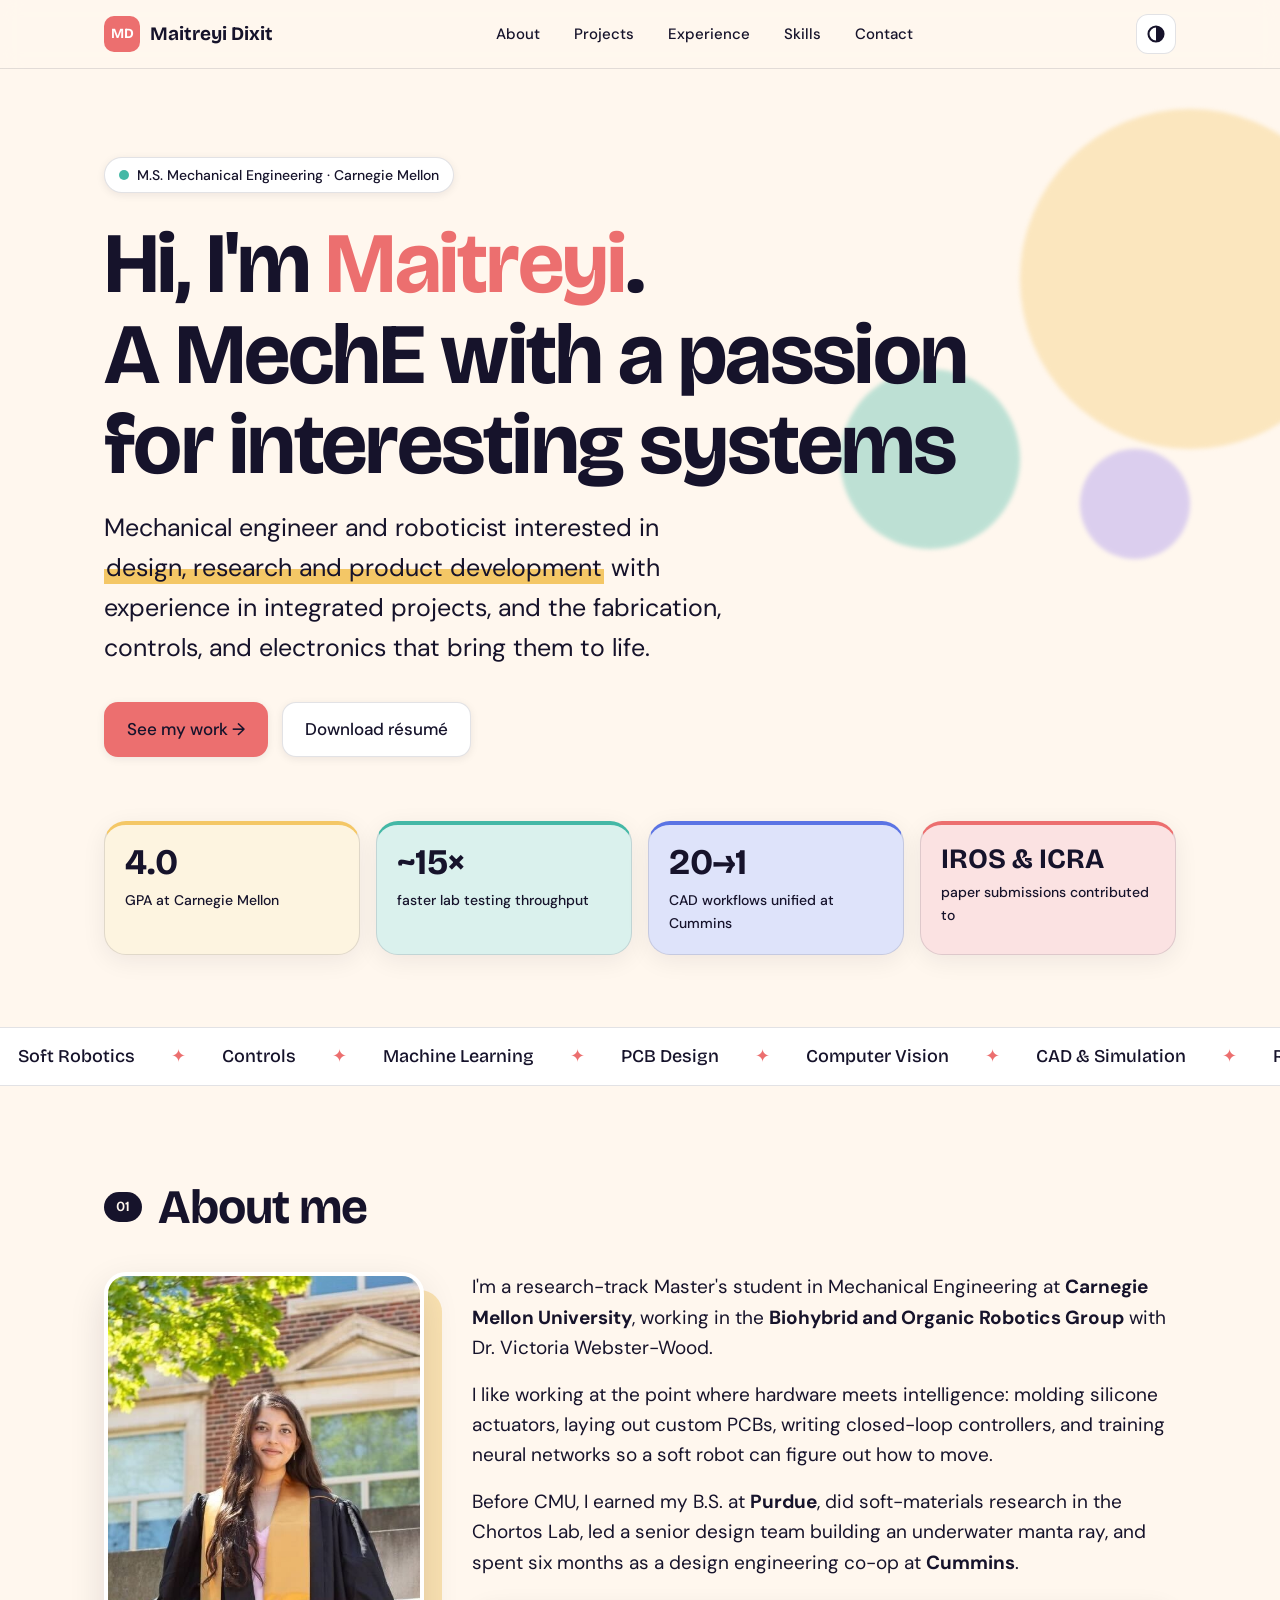
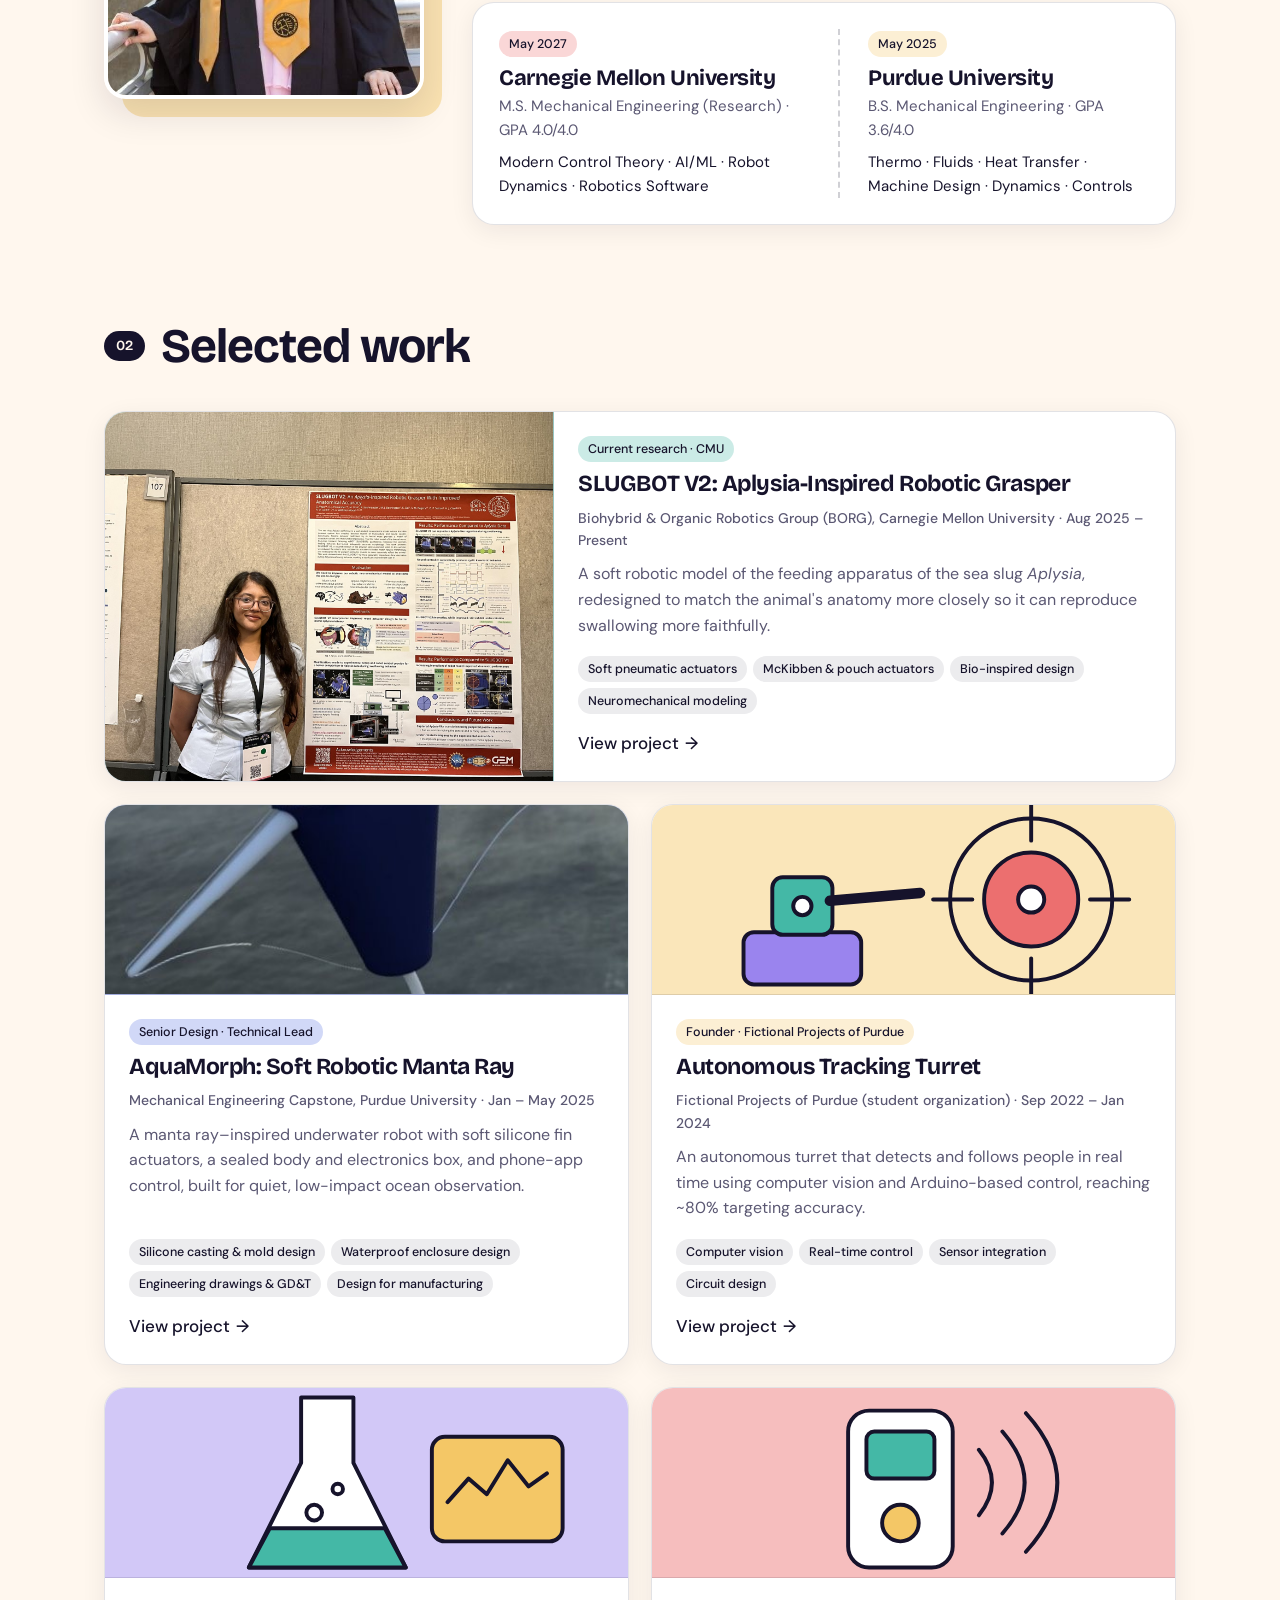
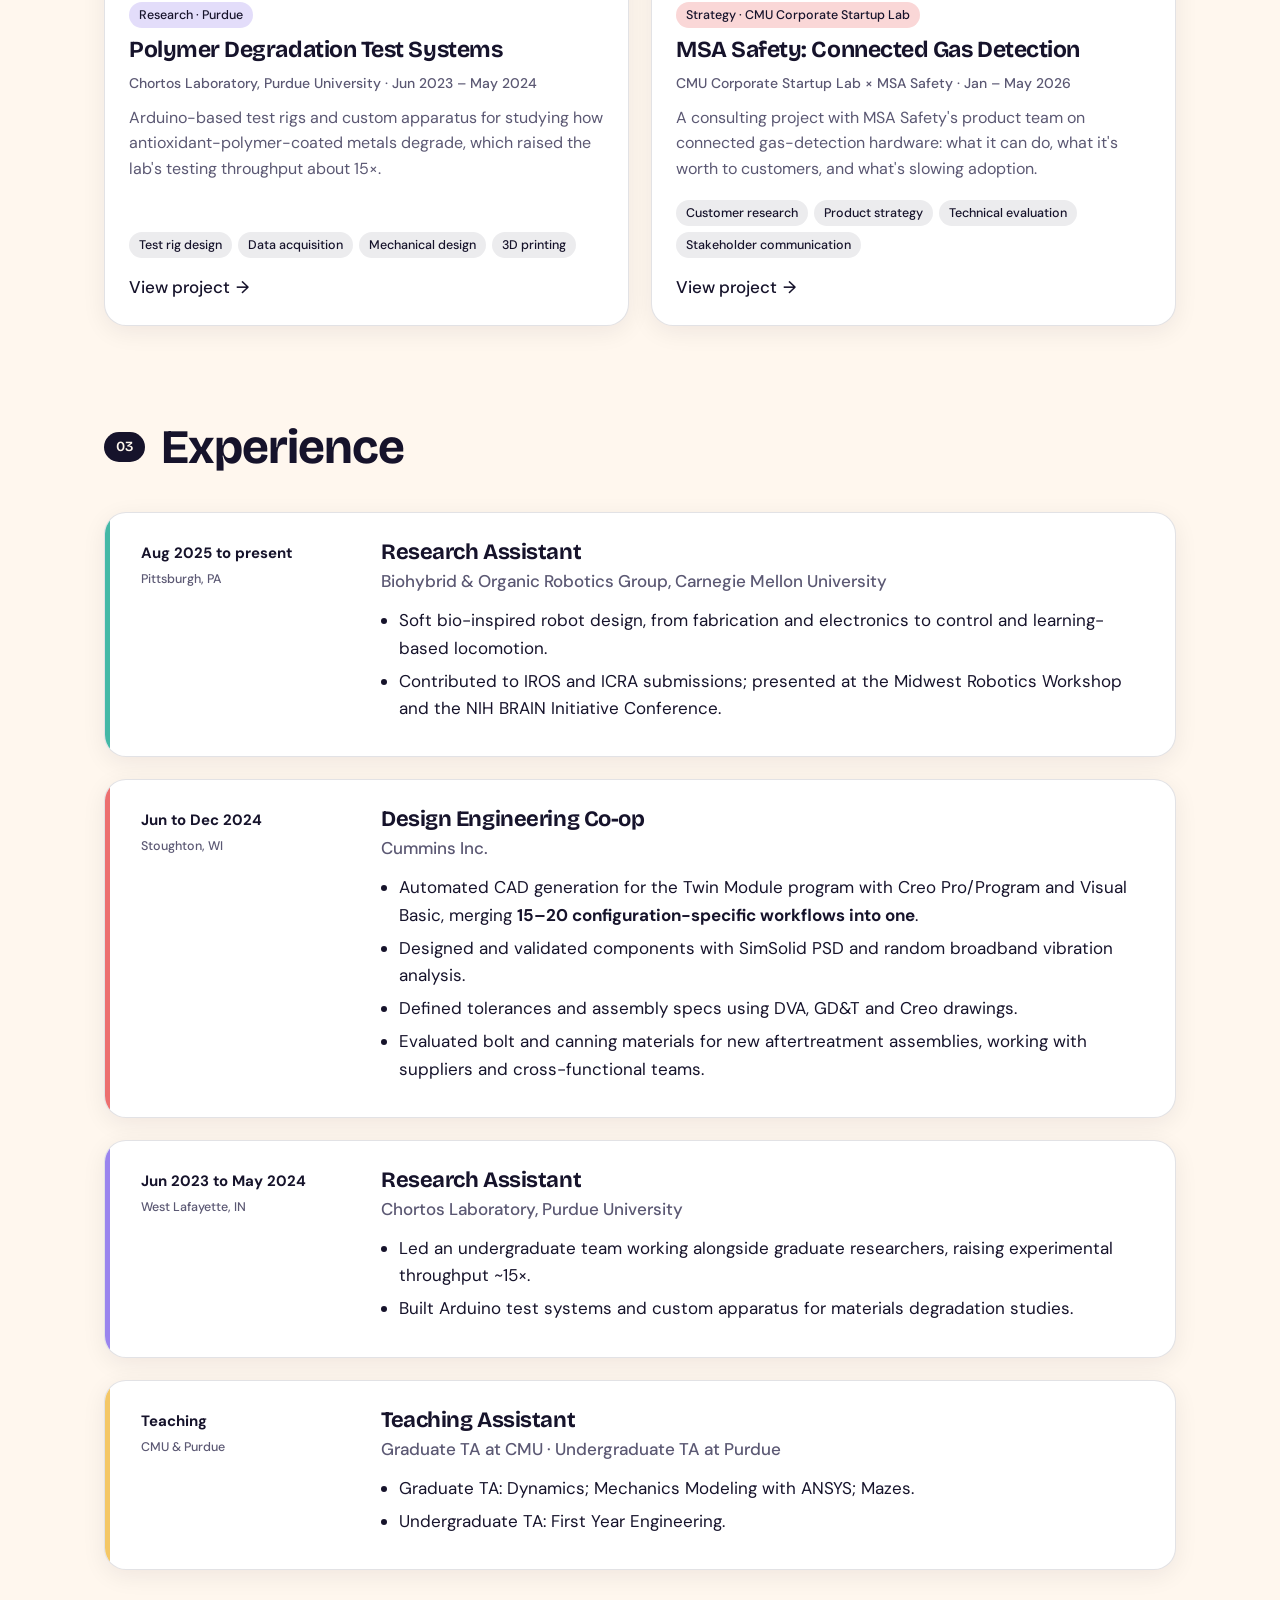
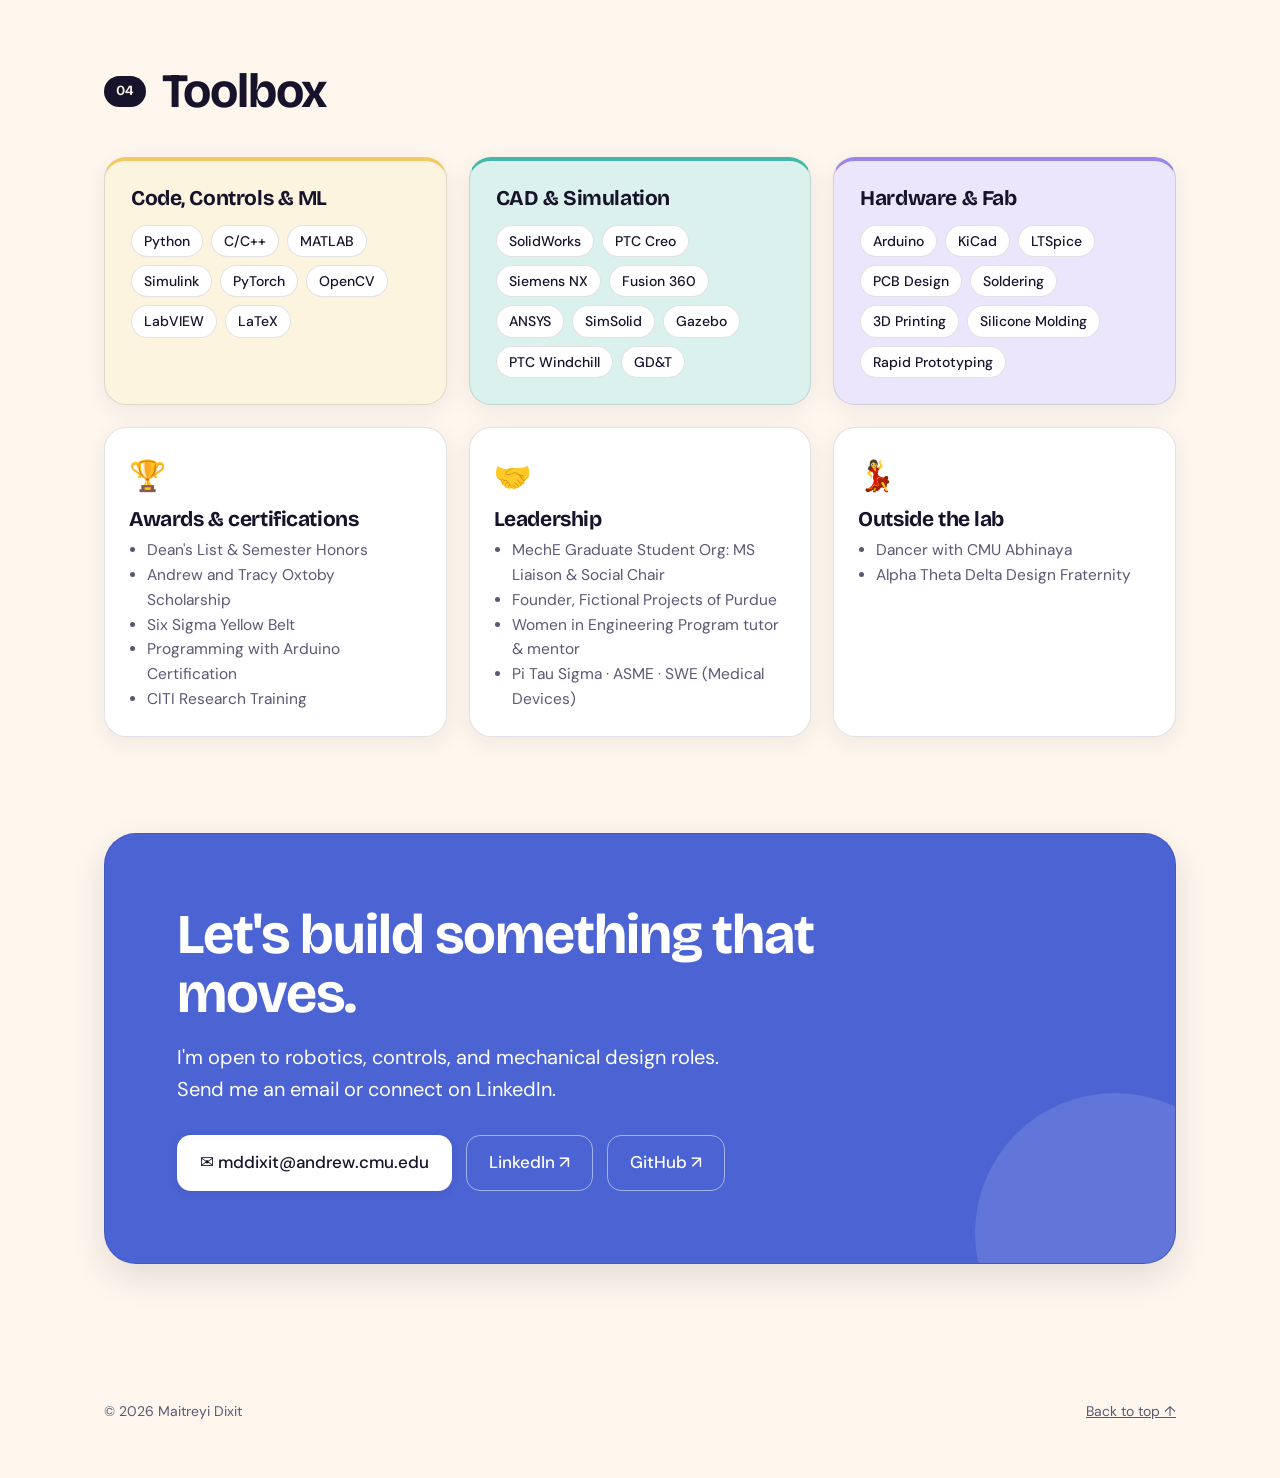
==== commit d37c2314: "integrating grad pic" ====
--- a/index_1.html
+++ b/index_1.html
@@ -5,6 +5,16 @@
 <meta name="viewport" content="width=device-width, initial-scale=1">
 <title>Maitreyi Dixit — Robotics & Mechanical Engineering</title>
 <meta name="description" content="Maitreyi Dixit: M.S. Mechanical Engineering student at Carnegie Mellon building soft, bio-inspired robots.">
+<meta property="og:type" content="website">
+<meta property="og:site_name" content="Maitreyi Dixit">
+<meta property="og:title" content="Maitreyi Dixit | Robotics & Mechanical Engineering Portfolio">
+<meta property="og:description" content="M.S. Mechanical Engineering at Carnegie Mellon. Soft, bio-inspired robots: SLUGBOT V2, AquaMorph and more.">
+<meta property="og:url" content="https://mddixit.github.io/">
+<meta property="og:image" content="https://mddixit.github.io/images/linkedin-card.jpg">
+<meta property="og:image:width" content="1200">
+<meta property="og:image:height" content="627">
+<meta name="twitter:card" content="summary_large_image">
+<meta name="twitter:image" content="https://mddixit.github.io/images/linkedin-card.jpg">
 <link rel="icon" href="data:image/svg+xml,<svg xmlns='http://www.w3.org/2000/svg' viewBox='0 0 100 100'><rect width='100' height='100' rx='24' fill='%23FF4F5E'/><text x='50' y='68' font-size='52' font-family='Arial' font-weight='900' text-anchor='middle' fill='white'>MD</text></svg>">
 <link rel="preconnect" href="https://fonts.googleapis.com">
 <link rel="preconnect" href="https://fonts.gstatic.com" crossorigin>
@@ -607,6 +617,31 @@
   .dv-actions { width: 100%; }
   .dv-actions .dv-pdf { margin-left: auto; }
 }
+
+/* ---------- About: portrait + text + education row ---------- */
+.about-grid { grid-template-columns: minmax(220px, 320px) minmax(0, 1fr); gap: 48px; }
+.about-photo { margin: 0; position: relative; }
+.about-photo img {
+  display: block; width: 100%; height: auto; aspect-ratio: 3 / 4; object-fit: cover; object-position: 50% 28%;
+  border-radius: var(--radius); border: 4px solid var(--surface); box-shadow: var(--shadow-lg);
+}
+.about-photo::before {
+  content: ""; position: absolute; inset: 18px -18px -18px 18px; border-radius: var(--radius);
+  background: color-mix(in srgb, var(--sun) 45%, transparent); z-index: -1;
+}
+.about-main { display: grid; gap: 24px; align-content: start; }
+.about-text p { font-size: 19px; margin-bottom: 16px; }
+.about-text p:last-child { margin-bottom: 0; }
+.edu-row { display: grid; grid-template-columns: 1fr 1fr; gap: 0 28px; }
+.edu-row .edu-item + .edu-item { margin-top: 0; padding-top: 0; border-top: 0; padding-left: 28px; border-left: 2px dashed color-mix(in srgb, var(--ink) 20%, transparent); }
+@media (max-width: 820px) {
+  .about-grid { grid-template-columns: 1fr; gap: 36px; }
+  .about-photo { max-width: 300px; margin: 0 18px 0 0; }
+}
+@media (max-width: 640px) {
+  .edu-row { grid-template-columns: 1fr; }
+  .edu-row .edu-item + .edu-item { padding-left: 0; border-left: 0; margin-top: 20px; padding-top: 20px; border-top: 2px dashed color-mix(in srgb, var(--ink) 20%, transparent); }
+}
 </style>
 <script>try{var t=localStorage.getItem("theme");if(t)document.documentElement.dataset.theme=t}catch(e){}</script>
 </head>
@@ -637,8 +672,8 @@
     <div class="blob b1"></div><div class="blob b2"></div><div class="blob b3"></div>
     <div class="wrap">
       <span class="eyebrow"><span class="dot"></span> M.S. Mechanical Engineering · Carnegie Mellon</span>
-      <h1>Hi, I'm <span class="hl">Maitreyi</span>.<br>I build robots<br>that swim.</h1>
-      <p class="lede">Mechanical engineer and roboticist designing <mark>soft, bio-inspired machines</mark>, from a robotic sea slug to a 50&nbsp;m-depth manta ray, and the controls, electronics and ML that bring them to life.</p>
+      <h1>Hi, I'm <span class="hl">Maitreyi</span>.<br>A MechE with a passion<br>for interesting systems</h1>
+      <p class="lede">Mechanical engineer and roboticist interested in <mark>design, research and product development</mark> with experience in integrated projects, and the fabrication, controls, and electronics that bring them to life.</p>
       <div class="cta">
         <a class="btn primary" href="#projects">See my work →</a>
         <a class="btn secondary" href="resume.pdf" target="_blank" rel="noopener">Download résumé</a>
@@ -665,12 +700,16 @@
     <div class="wrap">
       <div class="sec-head"><span class="num">01</span><h2>About me</h2></div>
       <div class="about-grid">
-        <div class="reveal">
+        <figure class="about-photo reveal">
+          <img src="images/portrait.jpg" alt="Maitreyi Dixit" width="491" height="686">
+        </figure>
+        <div class="about-main">
+        <div class="about-text reveal">
           <p>I'm a research-track Master's student in Mechanical Engineering at <strong>Carnegie Mellon University</strong>, working in the <strong>Biohybrid and Organic Robotics Group</strong> with Dr. Victoria Webster-Wood.</p>
           <p>I like working at the point where hardware meets intelligence: molding silicone actuators, laying out custom PCBs, writing closed-loop controllers, and training neural networks so a soft robot can figure out how to move.</p>
           <p>Before CMU, I earned my B.S. at <strong>Purdue</strong>, did soft-materials research in the Chortos Lab, led a senior design team building an underwater manta ray, and spent six months as a design engineering co-op at <strong>Cummins</strong>.</p>
         </div>
-        <div class="edu-card reveal">
+        <div class="edu-card edu-row reveal">
           <div class="edu-item">
             <span class="pill coral">May 2027</span>
             <h3 style="margin-top:10px">Carnegie Mellon University</h3>
@@ -683,6 +722,7 @@
             <div class="meta">B.S. Mechanical Engineering · GPA 3.6/4.0</div>
             <div style="font-size:15px">Thermo · Fluids · Heat Transfer · Machine Design · Dynamics · Controls</div>
           </div>
+        </div>
         </div>
       </div>
     </div>
